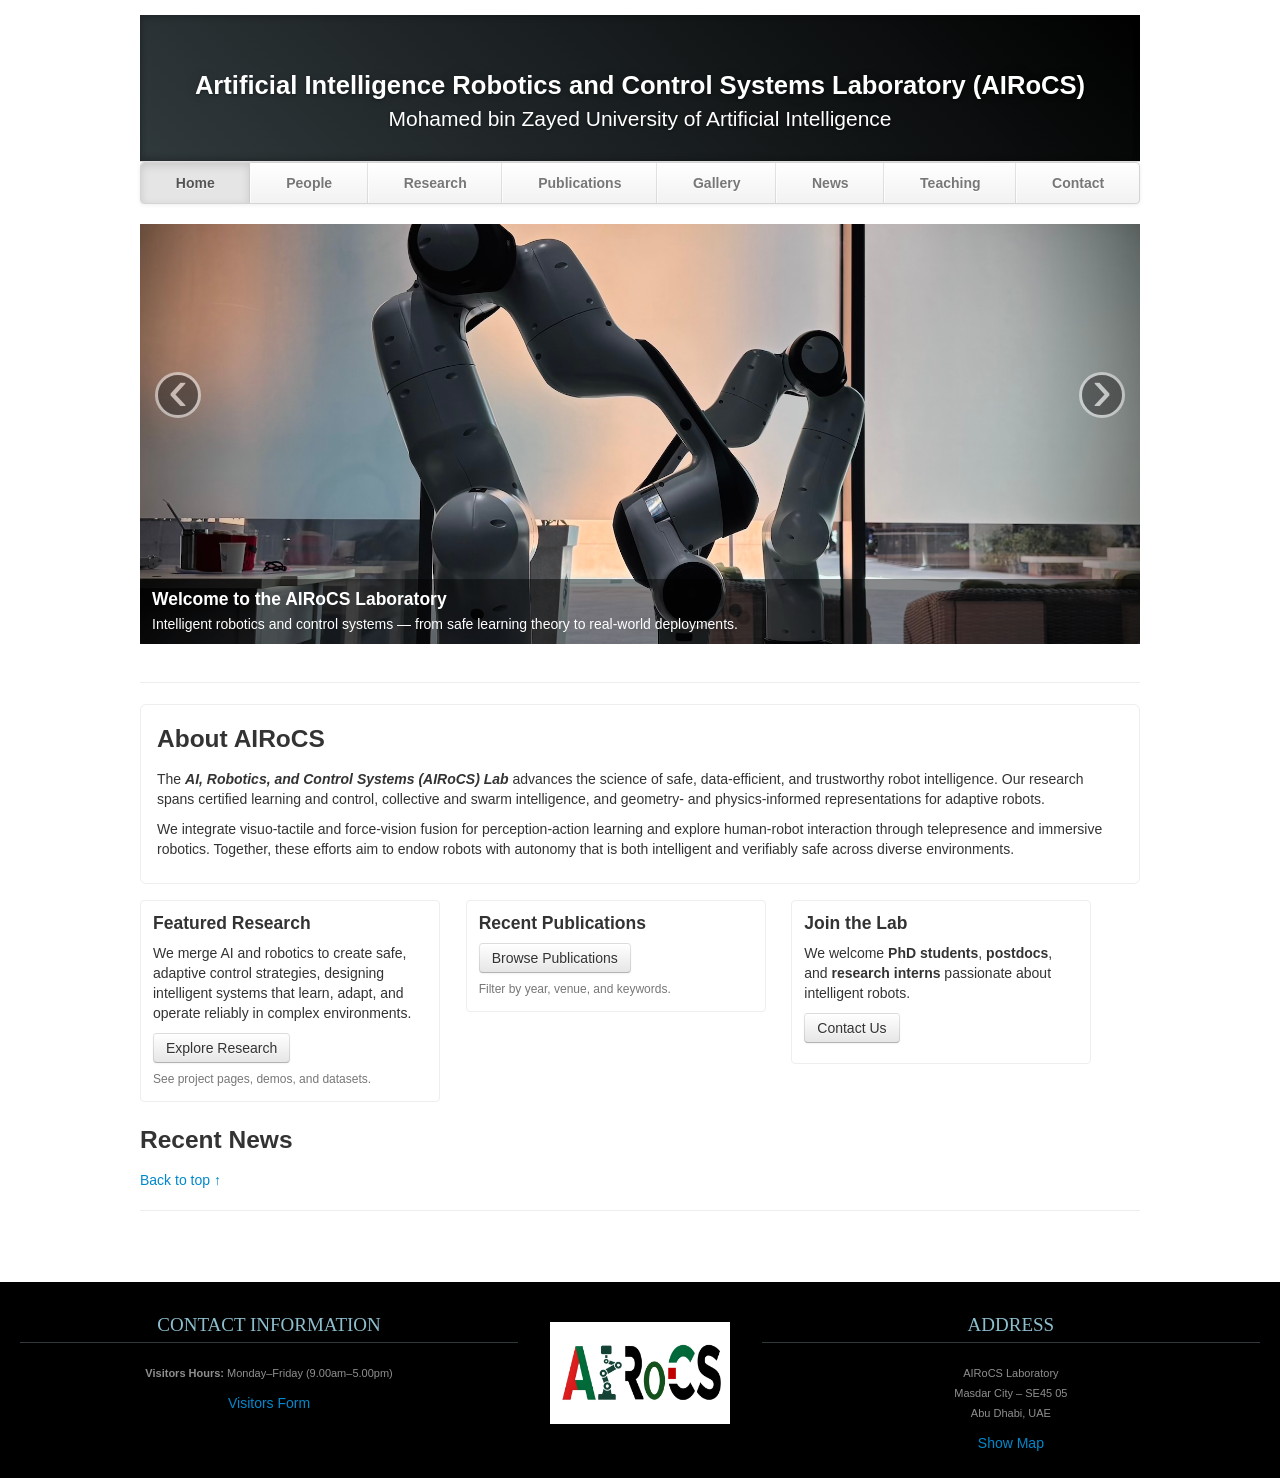
==== index.html @ 1e6f1ae9 "update:Research Page" ====
<!DOCTYPE html>
<html lang="en">

<head>
  <meta charset="utf-8">
  <title>Artificial Intelligence Robotics and Control Systems Laboratory - Home</title>
  <meta name="viewport" content="width=device-width, initial-scale=1.0">
  <meta name="description"
    content="AIRoCS Lab at MBZUAI — intelligent robotics, control systems, safe learning, aerial manipulation, SLAM, swarms.">
  <meta name="author" content="AIRoCS Lab">
  <link href="css/bootstrap.min.css" rel="stylesheet">
  <link href="css/bootstrap-responsive.min.css" rel="stylesheet">
  <link href="css/theme.css" rel="stylesheet">
  <style>
    /* Lightweight, Bootstrap-2-friendly tweaks for Home */
    .subhead h1 {
      font-size: 1.6rem;
      line-height: 1.2;
      margin: .4em 0;
    }

    .carousel {
      margin-bottom: 18px;
    }

    .carousel-image {
      width: 100%;
      height: 420px;
      /* tidy hero height on desktop */
      object-fit: cover;
      /* safe on modern browsers; ignored by older ones */
    }

    @media (max-width: 767px) {
      .carousel-image {
        height: 240px;
      }
    }

    /* Caption overlay for readability */
    .carousel-caption {
      background: rgba(0, 0, 0, .45);
      text-shadow: none;
      border-radius: 4px;
      padding: 10px 12px;
    }

    .carousel-caption h4,
    .carousel-caption p {
      color: #fff;
    }

    /* Intro / badges */
    .hero-intro {
      padding: 14px 16px;
      border: 1px solid #eee;
      border-radius: 6px;
      background: #fff;
    }

    .focus-badges .label {
      margin: 3px 6px 0 0;
      display: inline-block;
    }

    /* Highlights */
    .feature {
      border: 1px solid #eee;
      background: #fff;
      border-radius: 4px;
      padding: 12px;
      height: 100%;
    }

    .feature h4 {
      margin-top: 0;
    }

    .feature .muted-small {
      display: block;
      margin-top: 6px;
    }

    /* News list */
    .news-list {
      list-style: none;
      margin: 0;
      padding: 0;
    }

    .news-item {
      border: 1px solid #f0f0f0;
      border-radius: 4px;
      background: #fff;
      padding: 10px 12px;
      margin-bottom: 10px;
    }

    .news-item .label {
      margin-right: 6px;
    }

    .muted-small {
      color: #777;
      font-size: 12px;
    }

    .cta-row .btn {
      margin-right: 8px;
      margin-bottom: 8px;
    }

    /* Footer logo */
    #footer img {
      max-width: 100%;
      height: auto;
    }

    /* Skip link for a11y */
    .skip-link {
      position: absolute;
      left: -9999px;
      top: auto;
      width: 1px;
      height: 1px;
      overflow: hidden;
    }

    .skip-link:focus {
      position: static;
      width: auto;
      height: auto;
      padding: 4px 8px;
      background: #fcf8e3;
    }
  </style>
</head>

<body>
  <a class="skip-link" href="#main">Skip to main content</a>

  <div class="container" id="top">
    <header class="jumbotron subhead" id="overview">
      <h1>Artificial Intelligence Robotics and Control Systems Laboratory (AIRoCS)</h1>
      <p class="lead">Mohamed bin Zayed University of Artificial Intelligence</p>
    </header>

    <div class="masthead">
      <div class="navbar">
        <div class="navbar-inner">
          <div class="container">
            <ul class="nav">
              <li class="active"><a href="#">Home</a></li>
              <li><a href="people.html">People</a></li>
              <li><a href="research.html">Research</a></li>
              <li><a href="publications.html">Publications</a></li>
              <li><a href="gallery.html">Gallery</a></li>
              <li><a href="news.html">News</a></li>
              <li><a href="teaching.html">Teaching</a></li>
              <li><a href="contact.html">Contact</a></li>
            </ul>
          </div>
        </div>
      </div>
    </div>

    <div id="main" class="row-fluid" role="main" aria-label="Hero and overview">
      <div class="span12">
        <!-- HERO CAROUSEL -->
        <div id="main-carousel" class="carousel slide" data-interval="6000" aria-label="AIRoCS showcase">
          <div class="carousel-inner">
            <div class="item active">
              <img src="images/Robot1.JPEG" class="carousel-image" alt="AIRoCS robot performing a manipulation task"
                loading="eager">
              <div class="carousel-caption">
                <h4>Welcome to the AIRoCS Laboratory</h4>
                <p>Intelligent robotics and control systems — from safe learning theory to real-world deployments.</p>
              </div>
            </div>
            <!-- <div class="item">
              <img src="images/His_Highness.jpg" class="carousel-image"
                alt="Inside the AIRoCS robotics laboratory with test arenas" loading="lazy">
              <div class="carousel-caption">
                <h4>Honoured to host His Highness</h4> -->
            <!-- <p>Situated in Masdar City, collaborating across AI and robotics communities.</p> -->
            <!-- </div>
            </div> -->
            <div class="item">
              <img src="images/RoboticsLab1.JPEG" class="carousel-image"
                alt="Inside the AIRoCS robotics laboratory with test arenas" loading="lazy">
              <div class="carousel-caption">
                <h4>MBZUAI · Abu Dhabi</h4>
                <p>Situated in Masdar City, collaborating across AI and robotics communities.</p>
              </div>
            </div>
            <div class="item">
              <img src="images/MBZUAIBuilding1.JPEG" class="carousel-image" alt="MBZUAI main building at Masdar City"
                loading="lazy">
              <div class="carousel-caption">
                <h4>MBZUAI · Abu Dhabi</h4>
                <p>Situated in Masdar City, collaborating across AI and robotics communities.</p>
              </div>
            </div>
          </div>
          <a class="left carousel-control" href="#main-carousel" data-slide="prev" role="button"
            aria-label="Previous slide">‹</a>
          <a class="right carousel-control" href="#main-carousel" data-slide="next" role="button"
            aria-label="Next slide">›</a>
        </div>
      </div>
    </div>

    <hr>

    <!-- ABOUT + FOCUS -->
    <div class="row-fluid">
      <div class="span12">
        <div class="hero-intro">
          <h3 style="margin-top:0;">About AIRoCS</h3>
          <p>
            The <strong><em>AI, Robotics, and Control Systems (AIRoCS) Lab</em></strong> advances the science of safe,
            data-efficient, and trustworthy robot intelligence.
            Our research spans certified learning and control, collective and swarm intelligence, and geometry- and
            physics-informed representations for adaptive robots.
          </p>
          <p>
            We integrate visuo-tactile and force-vision fusion for perception-action learning and explore human-robot
            interaction through telepresence and immersive robotics.
            Together, these efforts aim to endow robots with autonomy that is both intelligent and verifiably safe
            across diverse environments.
          </p>

          <!-- <div class="focus-badges">
            <span class="label label-important">Safety</span>
            <span class="label label-success">Learning-Based Control</span>
            <span class="label label-info">Aerial Manipulation</span>
            <span class="label label-warning">Vision-Language</span>
            <span class="label">SLAM & Perception</span>
            <span class="label label-inverse">Swarms</span>
          </div> -->
        </div>
      </div>
    </div>

    <!-- HIGHLIGHTS -->
    <div class="row-fluid" style="margin-top:16px;">
      <div class="span4">
        <div class="feature">
          <h4>Featured Research</h4>
          <p>
            We merge AI and robotics to create safe, adaptive control strategies, designing intelligent systems that
            learn, adapt, and operate reliably in complex environments.
          </p>
          <a class="btn " href="research.html">Explore Research</a>
          <span class="muted-small">See project pages, demos, and datasets.</span>
        </div>
      </div>
      <div class="span4">
        <div class="feature">
          <h4>Recent Publications</h4>
          <!-- <p>
              IEEE T-RO (2025), ICRA (2025), IJRR (2024), IROS (2024) and more across robotics & AI venues.
            </p> -->
          <a class="btn" href="publications.html">Browse Publications</a>
          <span class="muted-small">Filter by year, venue, and keywords.</span>
        </div>
      </div>
      <div class="span4">
        <div class="feature">
          <h4>Join the Lab</h4>
          <p>
            We welcome <strong>PhD students</strong>, <strong>postdocs</strong>, and
            <strong>research interns</strong> passionate about intelligent robots.
          </p>
          <div class="cta-row">
            <!-- <a class="btn btn-success" href="people.html#postdoctoral">Open Positions</a> -->
            <a class="btn" href="contact.html">Contact Us</a>
          </div>
          <!-- <span class="muted-small">Email your CV to <a
              href="mailto:Abdalla.Swikir@mbzuai.ac.ae">Abdalla.Swikir@mbzuai.ac.ae</a></span> -->
        </div>
      </div>
    </div>

    <!-- RECENT NEWS PREVIEW (manually curated; links point to news.html anchors) -->
    <div class="row-fluid" style="margin-top:18px;">
      <div class="span12">
        <h3 style="margin-top:0;">Recent News</h3>
        <!-- <ul class="news-list">
            <li class="news-item">
              <span class="label label-info">Paper</span> <strong>ICRA 2025 Oral:</strong>
              “Vision-Language Navigation in Dynamic Environments.”
              <span class="muted-small">3 May 2025</span>
              <div class="muted-small"><a href="news.html#news-icra25-oral">Read more</a> · <a href="publications.html">Paper page</a></div>
            </li>
            <li class="news-item">
              <span class="label label-success">Award</span> Best Demo — Aerial Manipulation Platform.
              <span class="muted-small">18 March 2025</span>
              <div class="muted-small"><a href="news.html">See details</a> · <a href="research.html">Project</a></div>
            </li>
            <li class="news-item">
              <span class="label label-warning">Media</span> Interview: Safe RL for Quadrotors.
              <span class="muted-small">5 February 2025</span>
              <div class="muted-small"><a href="news.html">Watch / read</a> · <a href="publications.html">Related work</a></div>
            </li>
          </ul>
          <p><a class="btn" href="news.html">All News</a></p> -->
      </div>
    </div>

    <p><a href="#top">Back to top ↑</a></p>

    <hr>
  </div>

  <footer id="footer">
    <div class="container-fluid">
      <div class="row-fluid">
        <div class="span5">
          <h3>Contact Information</h3>
          <p><b>Visitors Hours: </b>Monday–Friday (9.00am–5.00pm)</p>
          <a href="https://forms.gle/qxykhqFnT3sWA5ks5">Visitors Form</a>
        </div>
        <div class="span2">
          <a href="https://abdallaswikirrobotlab.github.io/Robot_Lab_Website/">
            <img src="thumbs/AIRoCS_logo.jpg" alt="AIRoCS lab logo">
          </a>
        </div>
        <div class="span5">
          <h3>Address</h3>
          <p>
            AIRoCS Laboratory<br>
            Masdar City – SE45 05<br>
            Abu Dhabi, UAE
          </p>
          <a href="https://maps.app.goo.gl/gb7csNPpujr68AkG7">Show Map</a>
        </div>
      </div>
    </div>
  </footer>

  <!-- JS files -->
  <script src="js/jquery-1.9.1.min.js"></script>
  <script src="js/bootstrap.min.js"></script>
  <script>
    // Init carousel with keyboard + pause-on-hover
    (function () {
      var $c = $('#main-carousel');
      $c.carousel({ interval: 6000, pause: 'hover' });

      // Keyboard support when carousel is focused
      $c.attr('tabindex', '0').on('keydown', function (e) {
        if (e.which === 37) { $(this).carousel('prev'); } // left
        if (e.which === 39) { $(this).carousel('next'); } // right
      });
    })();
  </script>
</body>

</html>
---- css/theme.css ----
body {
	padding-top: 15px;
	padding-bottom: 0px;
}


/* Custom container */

.container {
	margin: 0 auto;
	max-width: 1000px;
}

.container>hr {
	margin: 20px 0
}


/* Customize the navbar links to be fill the entire space of the .navbar */

.navbar .navbar-inner {
	padding: 0
}

.navbar .nav {
	margin: 0;
	display: table;
	width: 100%;
}

.navbar .nav li {
	display: table-cell;
	width: 1%;
	float: none;
}

.navbar .nav li a {
	font-weight: bold;
	text-align: center;
	border-left: 1px solid rgba(255, 255, 255, .75);
	border-right: 1px solid rgba(0, 0, 0, .1);
}

.navbar .nav li:first-child a {
	border-left: 0;
	border-radius: 3px 0 0 3px;
}

.navbar .nav li:last-child a {
	border-right: 0;
	border-radius: 0 3px 3px 0;
}

body>.navbar {
	font-size: 13px
}


/* Change the docs' brand */

body>.navbar .brand {
	padding-right: 0;
	padding-left: 0;
	margin-left: 20px;
	float: right;
	font-weight: bold;
	color: #000;
	text-shadow: 0 1px 0 rgba(255, 255, 255, .1), 0 0 30px rgba(255, 255, 255, .125);
	-webkit-transition: all .2s linear;
	-moz-transition: all .2s linear;
	transition: all .2s linear;
}

body>.navbar .brand:hover {
	text-decoration: none;
	text-shadow: 0 1px 0 rgba(255, 255, 255, .1), 0 0 30px rgba(255, 255, 255, .4);
}


/* Sidenav for Docs
         -------------------------------------------------- */

@media screen and (max-width: 768px) {
	.bs-docs-sidenav {
		display: none !important;
	}
}

.bs-docs-sidenav {
	width: 228px;
	margin: 30px 0 0;
	padding: 0;
	background-color: #fff;
	-webkit-border-radius: 6px;
	-moz-border-radius: 6px;
	border-radius: 6px;
	-webkit-box-shadow: 0 1px 4px rgba(0, 0, 0, .065);
	-moz-box-shadow: 0 1px 4px rgba(0, 0, 0, .065);
	box-shadow: 0 1px 4px rgba(0, 0, 0, .065);
}

.bs-docs-sidenav>li>a {
	display: block;
	width: 200px;
	margin: 0 0 -1px;
	padding: 8px 14px;
	border: 1px solid #e5e5e5;
}

.bs-docs-sidenav>li>a.subhead {
	display: block;
	width: 168px;
	margin: 0 0 -1px;
	padding: 8px 30px;
	border: 1px solid #e5e5e5;
	font-size: 12px;
}

.bs-docs-sidenav>li:first-child>a {
	-webkit-border-radius: 6px 6px 0 0;
	-moz-border-radius: 6px 6px 0 0;
	border-radius: 6px 6px 0 0;
}

.bs-docs-sidenav>li:last-child>a {
	-webkit-border-radius: 0 0 6px 6px;
	-moz-border-radius: 0 0 6px 6px;
	border-radius: 0 0 6px 6px;
}

.bs-docs-sidenav>.active>a {
	position: relative;
	z-index: 2;
	padding: 9px 15px;
	border: 0;
	text-shadow: 0 1px 0 rgba(0, 0, 0, .15);
	-webkit-box-shadow: inset 1px 0 0 rgba(0, 0, 0, .1), inset -1px 0 0 rgba(0, 0, 0, .1);
	-moz-box-shadow: inset 1px 0 0 rgba(0, 0, 0, .1), inset -1px 0 0 rgba(0, 0, 0, .1);
	box-shadow: inset 1px 0 0 rgba(0, 0, 0, .1), inset -1px 0 0 rgba(0, 0, 0, .1);
}

.bs-docs-sidenav>li>a:hover {
	background-color: #f5f5f5
}

.bs-docs-sidenav a:hover .icon-chevron-right {
	opacity: .5
}

.bs-docs-sidenav.affix {
	top: 10px
}

.bs-docs-sidenav.affix-bottom {
	position: absolute;
	top: auto;
	bottom: 270px;
}


/* Responsive
         -------------------------------------------------- */

.affix {
	top: 0px
}

#media {
	margin-top: 70px
}

#media .header {
	margin-left: 0;
	margin-bottom: 56px;
	margin-top: 30px;
}

#media .post_row {
	margin-left: 0;
	margin-bottom: 40px;
}

#media .lastpost_row {
	margin-bottom: 0
}

#media .post_row .post {
	background: #fff;
	/*margin-left: 0;;
    margin-right: 20px;*/
	border-radius: 4px;
	box-shadow: 1px 1px 2px 0px #E0E0E0;
	width: 487px;
	height: 616px;
}

#media .post_row .last {
	margin-right: 0
}

#media .post_row .post .img {
	position: relative;
	text-align: center;
}

#media .post_row .post .img .date {
	background: #E8554E;
	position: absolute;
	padding: 2px 5px;
	top: 0;
	left: 11px;
}

#media .post_row .post .img .date p {
	color: #fff;
	font-size: 14px;
	font-weight: bold;
	font-style: italic;
	margin: 0;
}

#media .post_row .post .img img {
	height: 275px;
	width: 410px;
}

#media .post_row .post .text {
	margin: 18px auto 0;
	width: 83%;
}

#media .post_row .post .text h5 {
	margin: 0 0 8px 0;
	font-size: 20px;
	line-height: 23px;
}

#media .post_row .post .text h5 a {
	color: #333
}

#media .post_row .post .text span.date {
	color: #9F9F9F;
	display: block;
	margin-bottom: 12px;
	font-style: italic;
	font-size: 13px;
}

#media .post_row .post .text p {
	margin: 0;
	line-height: 21px;
	font-size: 14px;
}

#media .post_row .post .author_box {
	margin: 12px auto 20px;
	border-top: 1px solid #EDEDED;
	overflow: hidden;
	text-align: left;
	width: 85%;
	padding-top: 12px;
}

#media .post_row .post .author_box h6 {
	margin: 0 0 3px 0;
	font-size: 13px;
	line-height: 15px;
	font-style: italic;
	font-weight: normal;
	color: #B2B2B2;
}

#media .post_row .post .author_box p {
	color: #B2B2B2;
	font-style: italic;
	font-size: 13px;
	line-height: 14px;
	margin: 0;
}

#media .post_row .post .author_box img {
	float: right
}

#media .post_row .post a.plus_wrapper {
	width: 99%;
	text-align: center;
	background: #fff;
	display: none;
	border-radius: 0px 0px 4px 4px;
	padding: 6px 0px 2px;
	margin: 0 auto 1px;
}

#media .post_row .post a.plus_wrapper span {
	color: #1189D9;
	font-size: 30px;
	font-weight: bold;
}

#media .post_row .post:hover a.plus_wrapper {
	display: block
}

#media .post_row .post:hover {
	box-shadow: 0px 1px 5px 1px rgb(216, 216, 216)
}

#media .post_row .post:hover .text h5 a {
	color: #1189D9
}

.map .box_wrapp {
	position: absolute;
	margin: 15px auto;
	box-shadow: 0 0 7px 0 rgba(26, 26, 26, 0.4);
	padding: 30px 0 30px;
	background: white;
	border-radius: 4px;
	margin-top: 25px;
}

.map .box_wrapp .box_cont {
	margin: 30px auto;
	width: 76%;
}

.section-header {
	text-align: center;
	margin-bottom: 35px;
}

.section-header h1,
.title-text {
	font-weight: bold;
	font-size: 30px;
	margin: 12.5px 0;
	font-weight: 100;
	margin-bottom: 25px;
	line-height: 55px;
}

.feature-item:hover {
	box-shadow: 0px 1px 5px 1px rgb(216, 216, 216)
}

.feature-item img {
	margin-left: 15px;
	margin-right: 15px;
	max-width: 90%;
	height: 200px;
}

.feature-item h5 {
	margin-left: 15px;
	margin-right: 15px;
	margin-top: 20px;
	margin-bottom: 20px;
}

.feature-item p {
	margin-left: 15px;
	margin-right: 15px;
}

.feature-heading {
	margin-top: 20px;
	margin-bottom: 20px;
	margin-left: 15px;
	margin-right: 15px;
}

.feature-heading a:hover {
	text-decoration: none;
}

.feature-button {
	font-size: 16px;
	background-image: none;
	box-shadow: none;
	margin-bottom: 10px;
}

.centered {
	text-align: center;
}

.subhead {
	text-align: left;
	border-bottom: 1px solid #ddd;
}

.jumbotron {
	position: relative;
	padding: 45px 0px 35px 0px;
	color: #fff;
	text-align: center;
	text-shadow: 0 1px 3px rgba(0, 0, 0, .4), 0 0 30px rgba(0, 0, 0, .075);
	background: #30393C;
	background: -moz-linear-gradient(45deg, #30393C 0%, #000000 100%);
	background: -webkit-gradient(linear, left bottom, right top, color-stop(0%, #30393C), color-stop(100%, #30393C));
	background: -webkit-linear-gradient(45deg, #30393C 0%, #000000 100%);
	background: -o-linear-gradient(45deg, #30393C 0%, #000000 100%);
	background: -ms-linear-gradient(45deg, #30393C 0%, #000000 100%);
	background: linear-gradient(45deg, #30393C 0%, #000000 100%) repeat;
	-webkit-box-shadow: inset 0 3px 7px rgba(0, 0, 0, .2), inset 0 -3px 7px rgba(0, 0, 0, .2);
	-moz-box-shadow: inset 0 3px 7px rgba(0, 0, 0, .2), inset 0 -3px 7px rgba(0, 0, 0, .2);
	box-shadow: inset 0 3px 7px rgba(0, 0, 0, .2), inset 0 -3px 7px rgba(0, 0, 0, .2);
}

.jumbotron:after {
	content: '';
	display: block;
	position: absolute;
	top: 0;
	right: 0;
	bottom: 0;
	left: 0;
	opacity: .4;
}

.lead {
	margin-bottom: 0px;
	font-size: 21px;
	font-weight: 200;
	line-height: 15px;
}

img.float-left {
	float: left;
	margin-top: 9px;
	margin-left: 0px;
	margin-right: 30px;
	margin-bottom: 12px;
}

img.float-right {
	float: right;
	margin-top: 9px;
	margin-right: 0px;
	margin-bottom: 12px;
	margin-left: 30px;
}

img.publications-thumb {
	width: 142px;
	height: 188px;
}

.caption {
	margin: 10px;
}

.responsive-video {
	position: relative;
	padding-bottom: 56.25%;
	padding-top: 60px;
	overflow: hidden;
}

.responsive-video iframe,
.responsive-video object,
.responsive-video embed {
	position: absolute;
	top: 0;
	left: 0;
	width: 93.5%;
	height: 93.5%;
}

.video-caption {
	margin: 10px;
}

.accordion {
	margin-bottom: 20px;
	margin-right: 40px;
}

.thumbnail>img.sponsor {
	width: 212px;
	height: 150px;
}

img.carousel-image {
	width: 100%;
}

li.publication {
	margin-bottom: 20px;
}

.page-header h3 a:hover {
	text-decoration: none;
}

iframe.map-frame {
	border: none;
	overflow: hidden;
	margin-top: 10px;
	margin-bottom: 10px;
	margin-left: 0px;
	margin-right: 0px;
	height: 550px;
	width: 100%;
}

ul.sponsors {
	margin-top: 40px;
	margin-bottom: 40px;
}

#footer {
	z-index: 10;
	margin-top: 50px;
	margin-bottom: 0px;
	padding-bottom: 25px;
	border-top-width: 8px;
	border-top-style: solid;
	border-top-color: #2F2F2F;
	background-color: #000000;
	border: 0;
	font-size: 100%;
	font: inherit;
	vertical-align: baseline;
	text-align: center;
}

#footer h3 {
	font-size: 19px;
	text-transform: uppercase;
	font-family: BebasNeueRegular;
	color: #8DBECE;
	border-bottom-width: 1px;
	border-bottom-style: solid;
	border-bottom-color: #30393C;
	line-height: 35px;
	margin-bottom: 20px;
	margin-top: 25px;
	font-weight: normal;
}

#footer a img {
	margin-top: 40px;
}

#footer p,
#footer address {
	color: #8F8F8F;
	font-size: 11px;
}
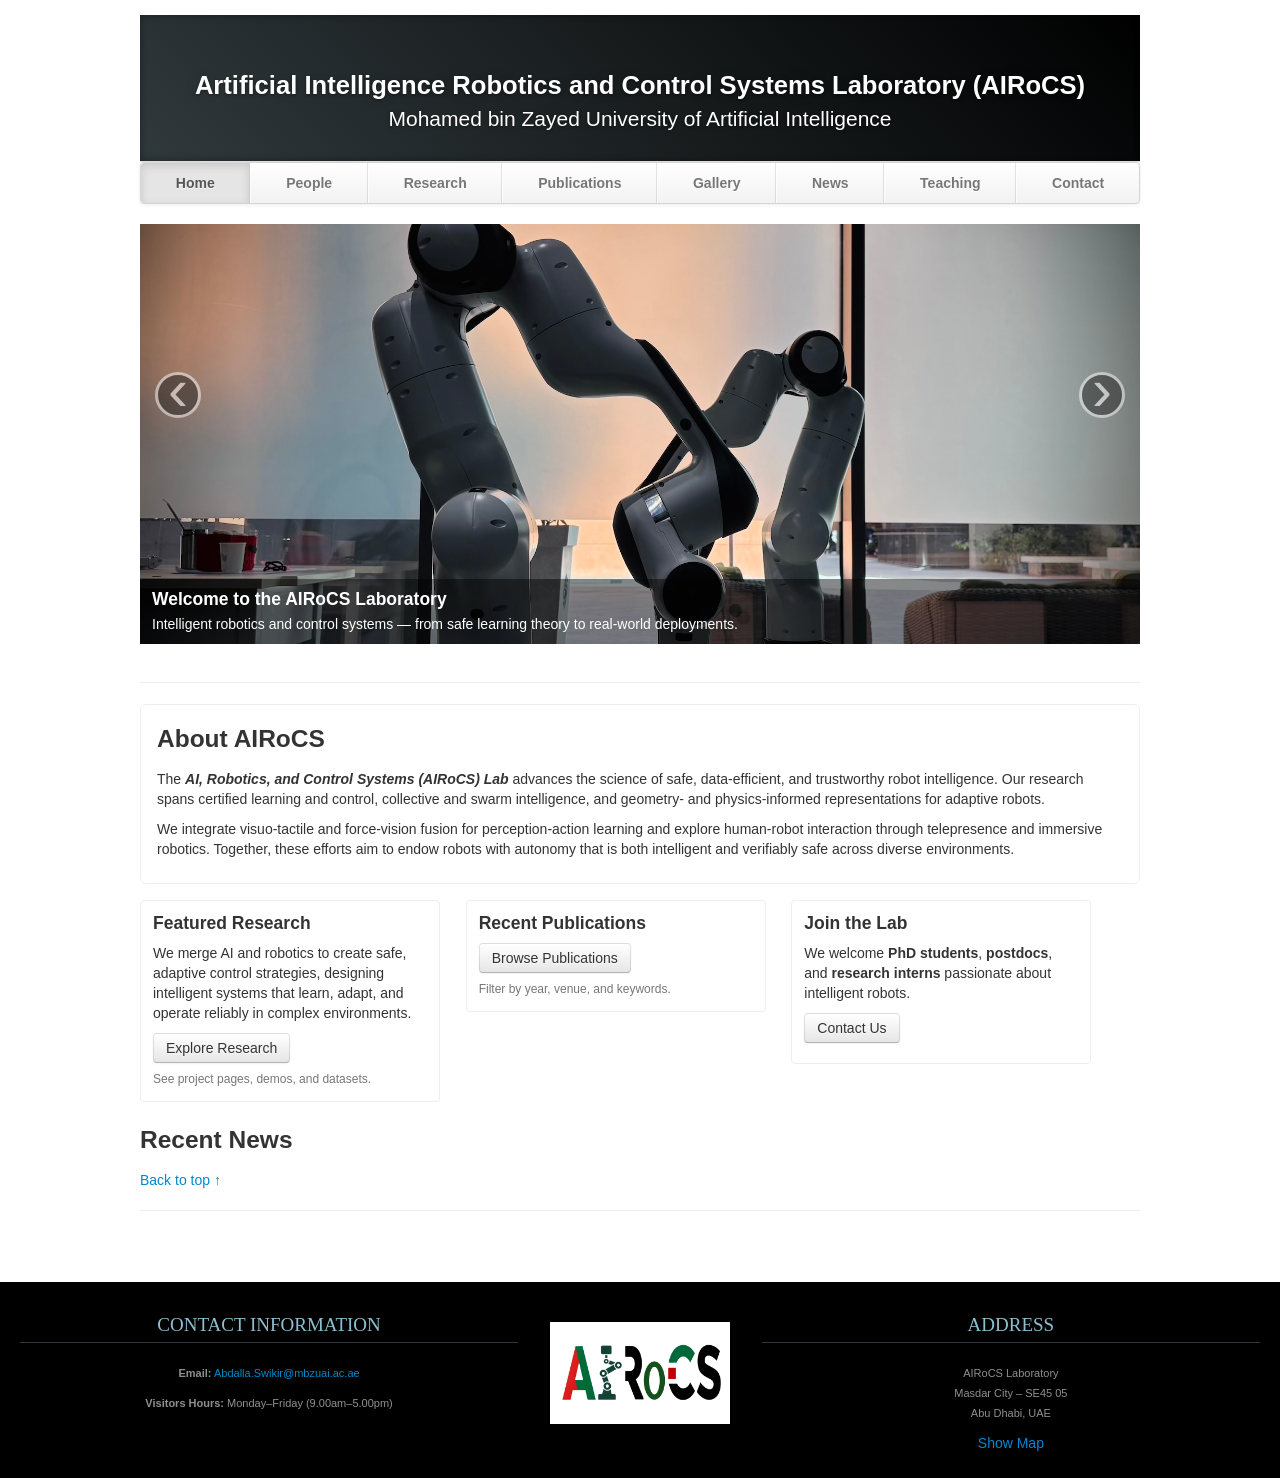
==== commit c8f4098f: "update:contact" ====
--- a/index.html
+++ b/index.html
@@ -31,9 +31,88 @@
       /* safe on modern browsers; ignored by older ones */
     }
 
+    .nav-toggle {
+      display: none;
+      background: #08c;
+      color: #fff;
+      border: 0;
+      padding: 10px 12px;
+      font-size: 15px;
+      border-radius: 4px;
+      font-weight: 600;
+      text-transform: uppercase;
+      box-sizing: border-box;
+      line-height: 1;
+    }
+
+    .nav-toggle-bar {
+      display: block;
+      width: 22px;
+      height: 2px;
+      background: #fff;
+      margin: 4px 0;
+    }
+
     @media (max-width: 767px) {
       .carousel-image {
         height: 240px;
+      }
+
+      .masthead .navbar-inner {
+        position: relative;
+        padding: 16px 12px 12px;
+      }
+
+      .nav-toggle {
+        display: block;
+        position: absolute;
+        top: 12px;
+        right: 12px;
+        width: auto;
+        padding: 8px 12px;
+        background: #08c;
+      }
+
+      .masthead .nav {
+        display: none !important;
+        float: none;
+        width: 100%;
+        margin: 44px 0 0;
+        border: 1px solid #e5e5e5;
+        border-radius: 4px;
+        background: #fff;
+        box-sizing: border-box;
+        list-style: none;
+        padding: 0;
+        flex-direction: column;
+      }
+
+      .masthead .nav.open {
+        display: flex !important;
+      }
+
+      .masthead .nav>li {
+        float: none;
+        border-top: 1px solid #e5e5e5;
+        width: 100%;
+      }
+
+      .masthead .nav>li:first-child {
+        border-top: 0;
+      }
+
+      .masthead .nav>li>a {
+        display: block;
+        padding: 12px 14px;
+        line-height: 1.4;
+      }
+
+      .subhead h1 {
+        font-size: 1.3rem;
+      }
+
+      .subhead .lead {
+        font-size: 1rem;
       }
     }
 
@@ -149,7 +228,12 @@
       <div class="navbar">
         <div class="navbar-inner">
           <div class="container">
-            <ul class="nav">
+            <button type="button" class="nav-toggle" aria-expanded="false" aria-controls="primary-nav" aria-label="Toggle navigation">
+              <span class="nav-toggle-bar"></span>
+              <span class="nav-toggle-bar"></span>
+              <span class="nav-toggle-bar"></span>
+            </button>
+            <ul class="nav" id="primary-nav">
               <li class="active"><a href="#">Home</a></li>
               <li><a href="people.html">People</a></li>
               <li><a href="research.html">Research</a></li>
@@ -318,8 +402,8 @@
       <div class="row-fluid">
         <div class="span5">
           <h3>Contact Information</h3>
+          <p><b>Email:</b> <a href="mailto:Abdalla.Swikir@mbzuai.ac.ae">Abdalla.Swikir@mbzuai.ac.ae</a></p>
           <p><b>Visitors Hours: </b>Monday–Friday (9.00am–5.00pm)</p>
-          <a href="https://forms.gle/qxykhqFnT3sWA5ks5">Visitors Form</a>
         </div>
         <div class="span2">
           <a href="https://abdallaswikirrobotlab.github.io/Robot_Lab_Website/">
@@ -343,6 +427,30 @@
   <script src="js/jquery-1.9.1.min.js"></script>
   <script src="js/bootstrap.min.js"></script>
   <script>
+    // Lightweight nav toggle for phones
+    (function () {
+      var $nav = $('#primary-nav');
+      var $toggle = $('.nav-toggle');
+
+      function syncState() {
+        var isDesktop = $(window).width() > 767;
+        if (isDesktop) {
+          $nav.removeClass('open');
+          $toggle.attr('aria-expanded', true);
+        } else {
+          $toggle.attr('aria-expanded', $nav.hasClass('open'));
+        }
+      }
+
+      $toggle.on('click', function () {
+        var isOpen = $nav.toggleClass('open').hasClass('open');
+        $(this).attr('aria-expanded', isOpen);
+      });
+
+      $(window).on('resize orientationchange', syncState);
+      syncState();
+    })();
+
     // Init carousel with keyboard + pause-on-hover
     (function () {
       var $c = $('#main-carousel');
@@ -357,4 +465,4 @@
   </script>
 </body>
 
-</html>+</html>
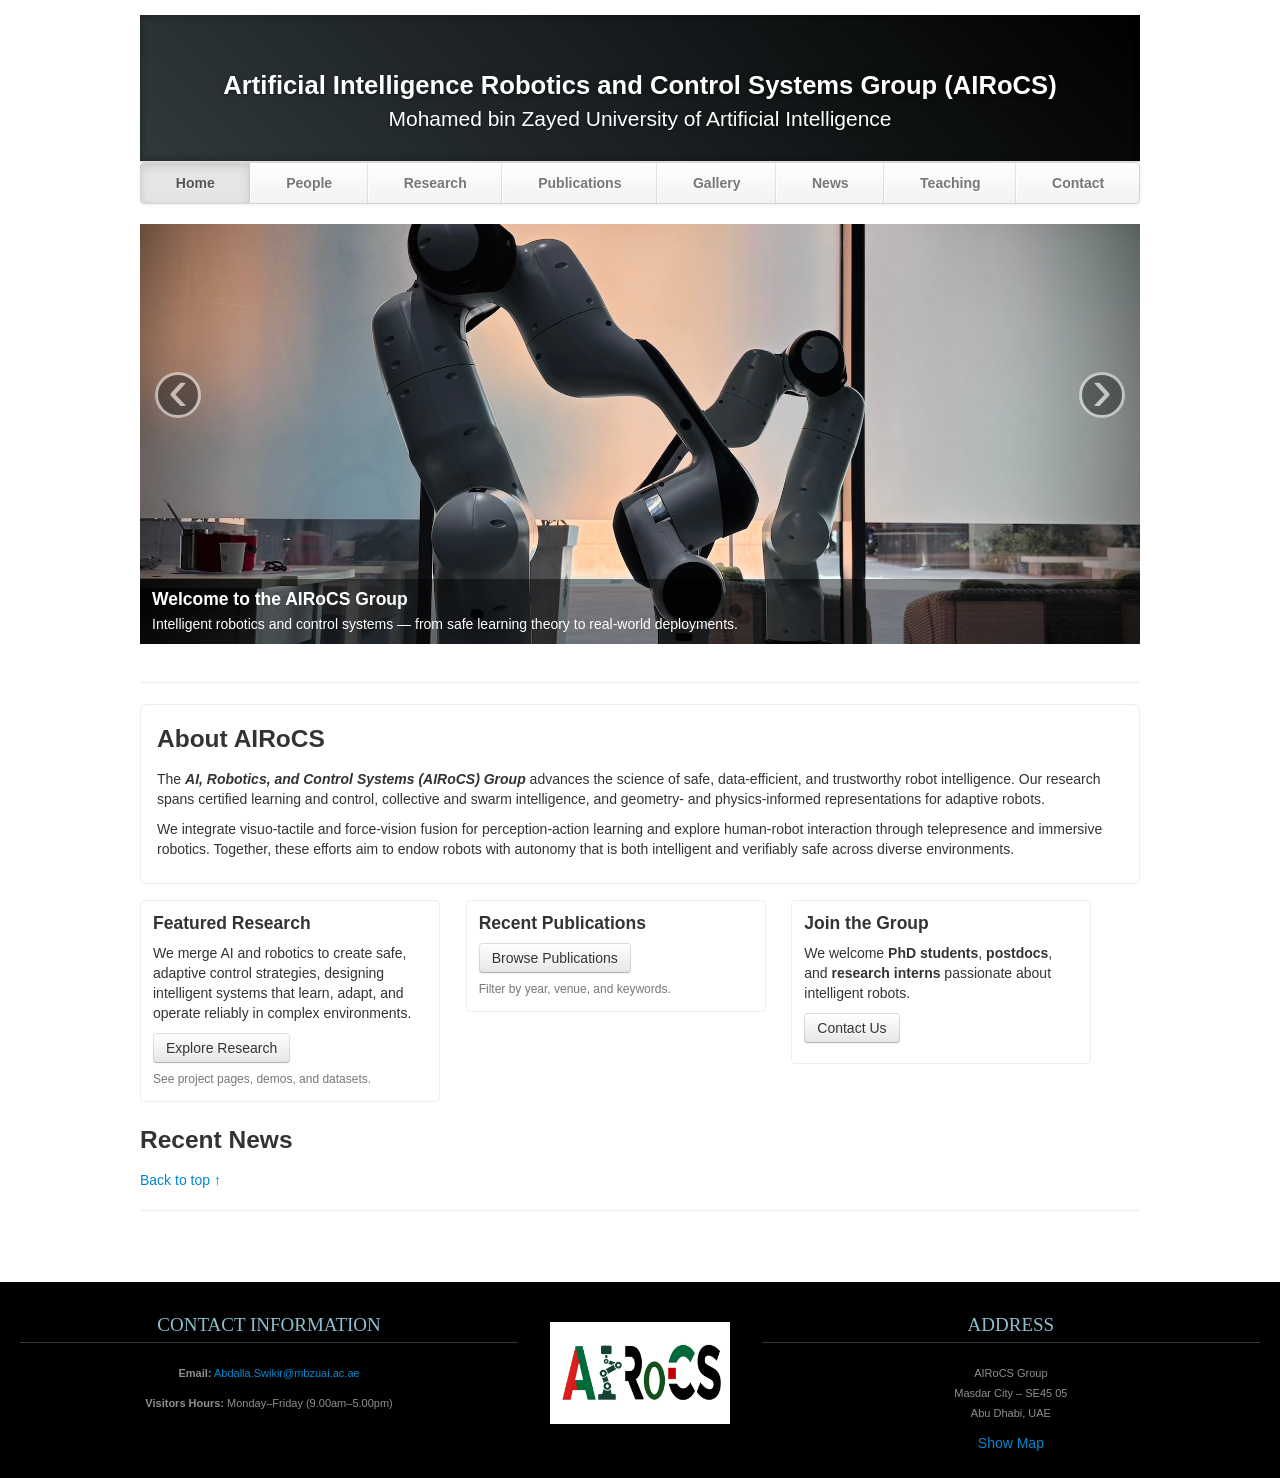
==== commit 296ddd19: "update:: Lab to group" ====
--- a/index.html
+++ b/index.html
@@ -3,11 +3,11 @@
 
 <head>
   <meta charset="utf-8">
-  <title>Artificial Intelligence Robotics and Control Systems Laboratory - Home</title>
+  <title>Artificial Intelligence Robotics and Control Systems Group - Home</title>
   <meta name="viewport" content="width=device-width, initial-scale=1.0">
   <meta name="description"
-    content="AIRoCS Lab at MBZUAI — intelligent robotics, control systems, safe learning, aerial manipulation, SLAM, swarms.">
-  <meta name="author" content="AIRoCS Lab">
+    content="AIRoCS Group at MBZUAI — intelligent robotics, control systems, safe learning, aerial manipulation, SLAM, swarms.">
+  <meta name="author" content="AIRoCS Group">
   <link href="css/bootstrap.min.css" rel="stylesheet">
   <link href="css/bootstrap-responsive.min.css" rel="stylesheet">
   <link href="css/theme.css" rel="stylesheet">
@@ -220,7 +220,7 @@
 
   <div class="container" id="top">
     <header class="jumbotron subhead" id="overview">
-      <h1>Artificial Intelligence Robotics and Control Systems Laboratory (AIRoCS)</h1>
+      <h1>Artificial Intelligence Robotics and Control Systems Group (AIRoCS)</h1>
       <p class="lead">Mohamed bin Zayed University of Artificial Intelligence</p>
     </header>
 
@@ -257,13 +257,13 @@
               <img src="images/Robot1.JPEG" class="carousel-image" alt="AIRoCS robot performing a manipulation task"
                 loading="eager">
               <div class="carousel-caption">
-                <h4>Welcome to the AIRoCS Laboratory</h4>
+                <h4>Welcome to the AIRoCS Group</h4>
                 <p>Intelligent robotics and control systems — from safe learning theory to real-world deployments.</p>
               </div>
             </div>
             <!-- <div class="item">
               <img src="images/His_Highness.jpg" class="carousel-image"
-                alt="Inside the AIRoCS robotics laboratory with test arenas" loading="lazy">
+                alt="Inside the AIRoCS robotics Group with test arenas" loading="lazy">
               <div class="carousel-caption">
                 <h4>Honoured to host His Highness</h4> -->
             <!-- <p>Situated in Masdar City, collaborating across AI and robotics communities.</p> -->
@@ -271,7 +271,7 @@
             </div> -->
             <div class="item">
               <img src="images/RoboticsLab1.JPEG" class="carousel-image"
-                alt="Inside the AIRoCS robotics laboratory with test arenas" loading="lazy">
+                alt="Inside the AIRoCS robotics Group with test arenas" loading="lazy">
               <div class="carousel-caption">
                 <h4>MBZUAI · Abu Dhabi</h4>
                 <p>Situated in Masdar City, collaborating across AI and robotics communities.</p>
@@ -302,7 +302,7 @@
         <div class="hero-intro">
           <h3 style="margin-top:0;">About AIRoCS</h3>
           <p>
-            The <strong><em>AI, Robotics, and Control Systems (AIRoCS) Lab</em></strong> advances the science of safe,
+            The <strong><em>AI, Robotics, and Control Systems (AIRoCS) Group</em></strong> advances the science of safe,
             data-efficient, and trustworthy robot intelligence.
             Our research spans certified learning and control, collective and swarm intelligence, and geometry- and
             physics-informed representations for adaptive robots.
@@ -351,7 +351,7 @@
       </div>
       <div class="span4">
         <div class="feature">
-          <h4>Join the Lab</h4>
+          <h4>Join the Group</h4>
           <p>
             We welcome <strong>PhD students</strong>, <strong>postdocs</strong>, and
             <strong>research interns</strong> passionate about intelligent robots.
@@ -407,13 +407,13 @@
         </div>
         <div class="span2">
           <a href="https://abdallaswikirrobotlab.github.io/Robot_Lab_Website/">
-            <img src="thumbs/AIRoCS_logo.jpg" alt="AIRoCS lab logo">
+            <img src="thumbs/AIRoCS_logo.jpg" alt="AIRoCS Group logo">
           </a>
         </div>
         <div class="span5">
           <h3>Address</h3>
           <p>
-            AIRoCS Laboratory<br>
+            AIRoCS Group<br>
             Masdar City – SE45 05<br>
             Abu Dhabi, UAE
           </p>
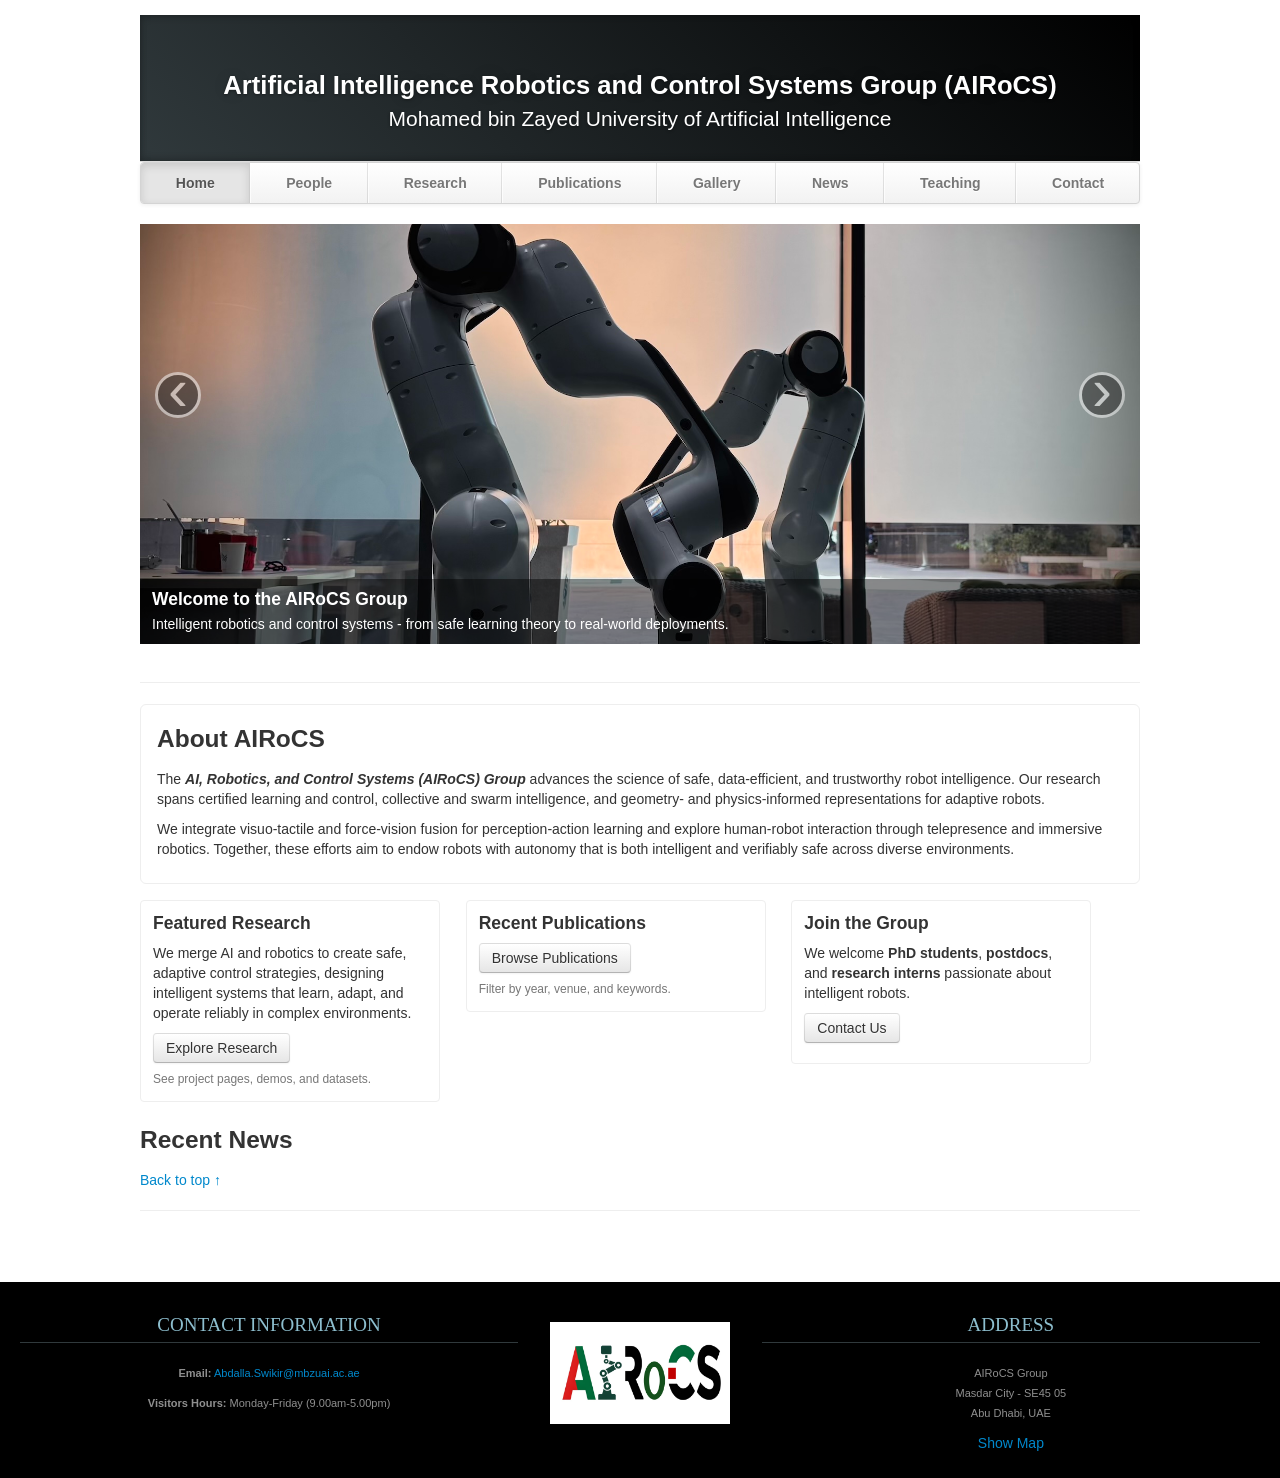
==== commit c6e9caa0: "Update team roles and add new members" ====
--- a/index.html
+++ b/index.html
@@ -6,7 +6,7 @@
   <title>Artificial Intelligence Robotics and Control Systems Group - Home</title>
   <meta name="viewport" content="width=device-width, initial-scale=1.0">
   <meta name="description"
-    content="AIRoCS Group at MBZUAI — intelligent robotics, control systems, safe learning, aerial manipulation, SLAM, swarms.">
+    content="AIRoCS Group at MBZUAI - intelligent robotics, control systems, safe learning, aerial manipulation, SLAM, swarms.">
   <meta name="author" content="AIRoCS Group">
   <link href="css/bootstrap.min.css" rel="stylesheet">
   <link href="css/bootstrap-responsive.min.css" rel="stylesheet">
@@ -258,7 +258,7 @@
                 loading="eager">
               <div class="carousel-caption">
                 <h4>Welcome to the AIRoCS Group</h4>
-                <p>Intelligent robotics and control systems — from safe learning theory to real-world deployments.</p>
+                <p>Intelligent robotics and control systems - from safe learning theory to real-world deployments.</p>
               </div>
             </div>
             <!-- <div class="item">
@@ -378,7 +378,7 @@
               <div class="muted-small"><a href="news.html#news-icra25-oral">Read more</a> · <a href="publications.html">Paper page</a></div>
             </li>
             <li class="news-item">
-              <span class="label label-success">Award</span> Best Demo — Aerial Manipulation Platform.
+              <span class="label label-success">Award</span> Best Demo - Aerial Manipulation Platform.
               <span class="muted-small">18 March 2025</span>
               <div class="muted-small"><a href="news.html">See details</a> · <a href="research.html">Project</a></div>
             </li>
@@ -403,7 +403,7 @@
         <div class="span5">
           <h3>Contact Information</h3>
           <p><b>Email:</b> <a href="mailto:Abdalla.Swikir@mbzuai.ac.ae">Abdalla.Swikir@mbzuai.ac.ae</a></p>
-          <p><b>Visitors Hours: </b>Monday–Friday (9.00am–5.00pm)</p>
+          <p><b>Visitors Hours: </b>Monday-Friday (9.00am-5.00pm)</p>
         </div>
         <div class="span2">
           <a href="https://abdallaswikirrobotlab.github.io/Robot_Lab_Website/">
@@ -414,7 +414,7 @@
           <h3>Address</h3>
           <p>
             AIRoCS Group<br>
-            Masdar City – SE45 05<br>
+            Masdar City - SE45 05<br>
             Abu Dhabi, UAE
           </p>
           <a href="https://maps.app.goo.gl/gb7csNPpujr68AkG7">Show Map</a>
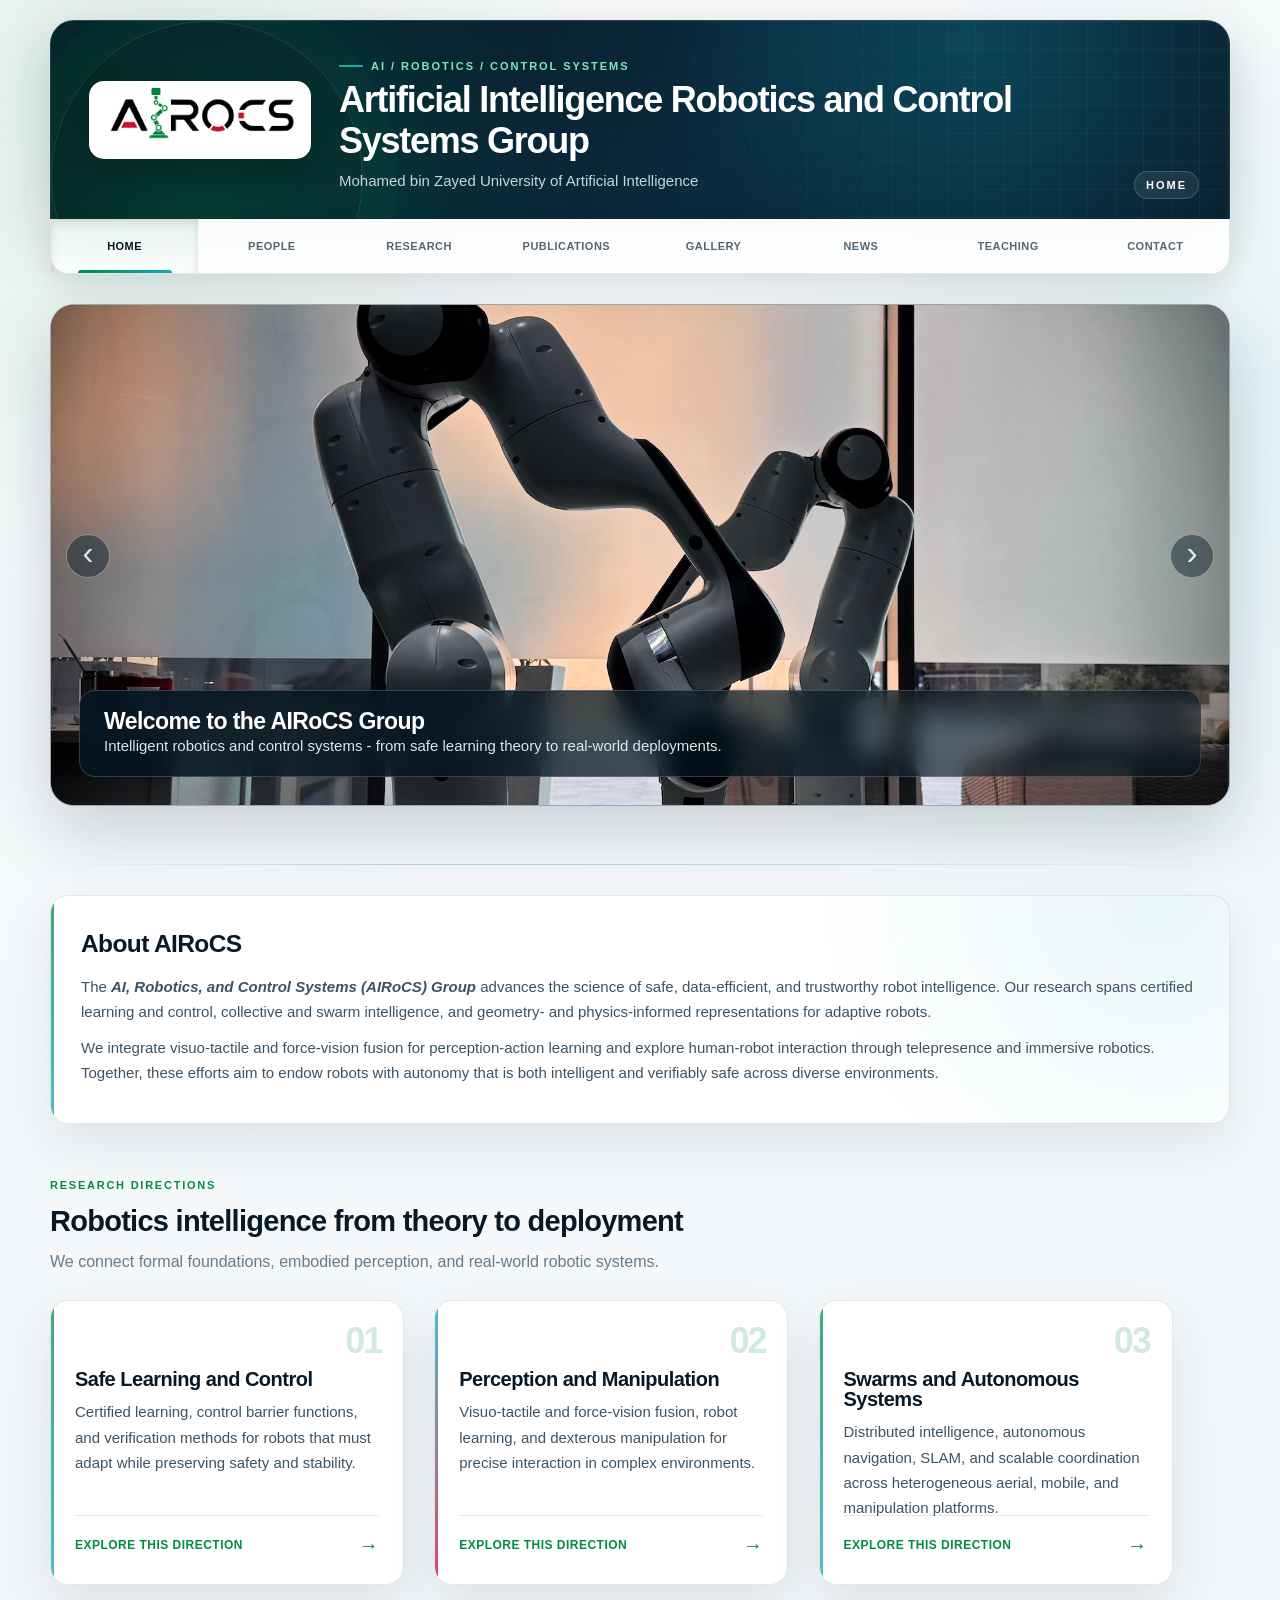
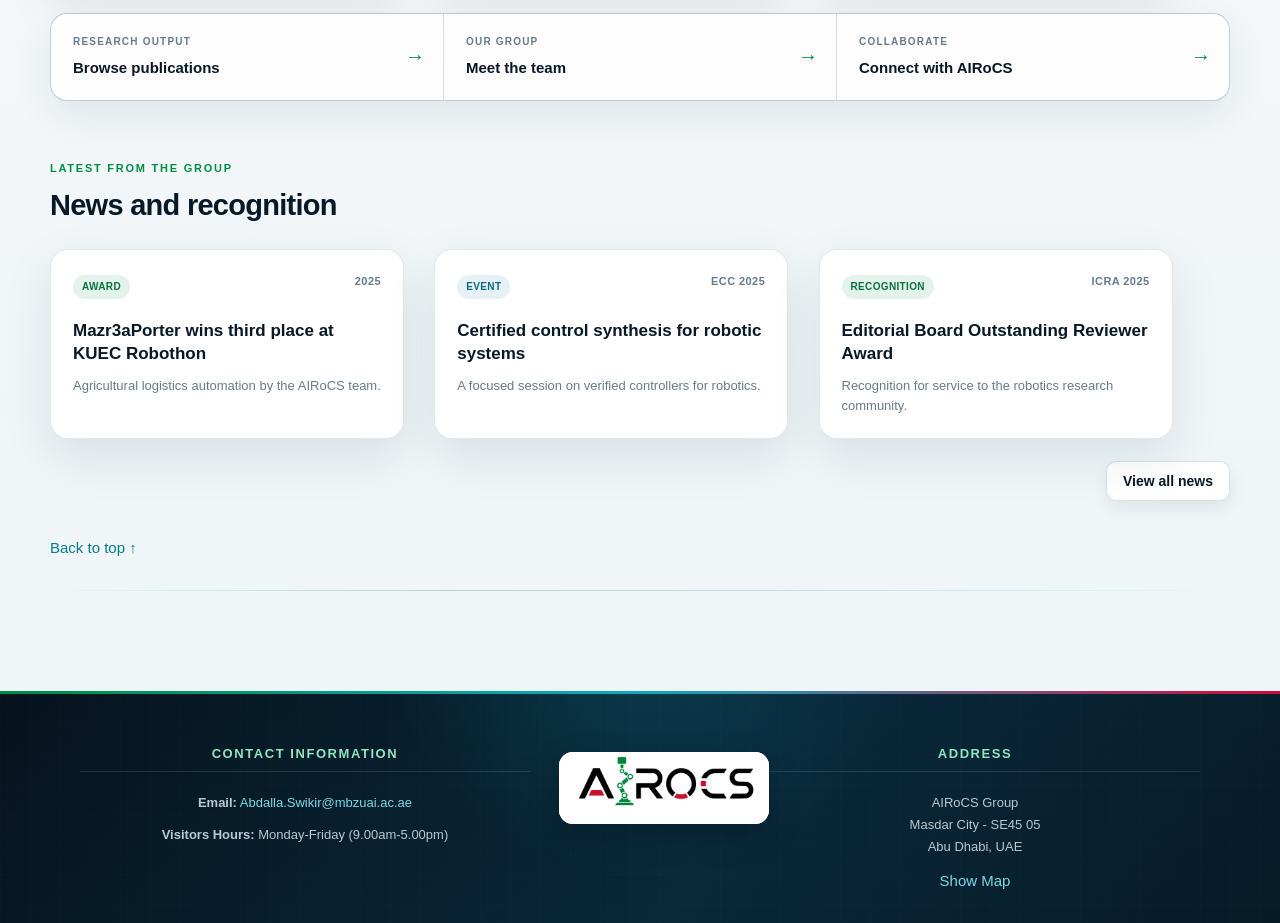
==== commit ae2cb73a: "Redesign AIRoCS website with modern robotics theme" ====
--- a/index.html
+++ b/index.html
@@ -213,6 +213,8 @@
       background: #fcf8e3;
     }
   </style>
+  <link href="css/airocs-modern.css" rel="stylesheet">
+  <link rel="icon" href="images/airocs-logo.png" type="image/png">
 </head>
 
 <body>
@@ -220,8 +222,16 @@
 
   <div class="container" id="top">
     <header class="jumbotron subhead" id="overview">
-      <h1>Artificial Intelligence Robotics and Control Systems Group (AIRoCS)</h1>
-      <p class="lead">Mohamed bin Zayed University of Artificial Intelligence</p>
+      <div class="hero-brand">
+        <a class="hero-logo-link" href="index.html" aria-label="AIRoCS home">
+          <img class="site-logo" src="images/airocs-logo.png" alt="AIRoCS Group logo">
+        </a>
+        <div class="hero-copy">
+          <span class="hero-kicker">AI / Robotics / Control Systems</span>
+          <h1>Artificial Intelligence Robotics and Control Systems Group</h1>
+          <p class="lead">Mohamed bin Zayed University of Artificial Intelligence</p>
+        </div>
+      </div>
     </header>
 
     <div class="masthead">
@@ -326,69 +336,97 @@
       </div>
     </div>
 
-    <!-- HIGHLIGHTS -->
-    <div class="row-fluid" style="margin-top:16px;">
+    <!-- RESEARCH DIRECTIONS -->
+    <div class="home-section-heading">
+      <span class="section-kicker">Research directions</span>
+      <h3>Robotics intelligence from theory to deployment</h3>
+      <p>We connect formal foundations, embodied perception, and real-world robotic systems.</p>
+    </div>
+    <div class="row-fluid research-directions">
       <div class="span4">
         <div class="feature">
-          <h4>Featured Research</h4>
+          <span class="feature-index">01</span>
+          <h4>Safe Learning and Control</h4>
           <p>
-            We merge AI and robotics to create safe, adaptive control strategies, designing intelligent systems that
-            learn, adapt, and operate reliably in complex environments.
+            Certified learning, control barrier functions, and verification methods for robots that must adapt while
+            preserving safety and stability.
           </p>
-          <a class="btn " href="research.html">Explore Research</a>
-          <span class="muted-small">See project pages, demos, and datasets.</span>
+          <a class="research-link" href="research.html">Explore this direction <span aria-hidden="true">→</span></a>
         </div>
       </div>
       <div class="span4">
         <div class="feature">
-          <h4>Recent Publications</h4>
-          <!-- <p>
-              IEEE T-RO (2025), ICRA (2025), IJRR (2024), IROS (2024) and more across robotics & AI venues.
-            </p> -->
-          <a class="btn" href="publications.html">Browse Publications</a>
-          <span class="muted-small">Filter by year, venue, and keywords.</span>
+          <span class="feature-index">02</span>
+          <h4>Perception and Manipulation</h4>
+          <p>
+            Visuo-tactile and force-vision fusion, robot learning, and dexterous manipulation for precise interaction
+            in complex environments.
+          </p>
+          <a class="research-link" href="research.html">Explore this direction <span aria-hidden="true">→</span></a>
         </div>
       </div>
       <div class="span4">
         <div class="feature">
-          <h4>Join the Group</h4>
+          <span class="feature-index">03</span>
+          <h4>Swarms and Autonomous Systems</h4>
           <p>
-            We welcome <strong>PhD students</strong>, <strong>postdocs</strong>, and
-            <strong>research interns</strong> passionate about intelligent robots.
+            Distributed intelligence, autonomous navigation, SLAM, and scalable coordination across heterogeneous
+            aerial, mobile, and manipulation platforms.
           </p>
-          <div class="cta-row">
-            <!-- <a class="btn btn-success" href="people.html#postdoctoral">Open Positions</a> -->
-            <a class="btn" href="contact.html">Contact Us</a>
+          <a class="research-link" href="research.html">Explore this direction <span aria-hidden="true">→</span></a>
+        </div>
+      </div>
+    </div>
+
+    <div class="home-link-strip" aria-label="Explore AIRoCS">
+      <a href="publications.html">
+        <span class="link-strip-label">Research output</span>
+        <strong>Browse publications</strong>
+      </a>
+      <a href="people.html">
+        <span class="link-strip-label">Our group</span>
+        <strong>Meet the team</strong>
+      </a>
+      <a href="contact.html">
+        <span class="link-strip-label">Collaborate</span>
+        <strong>Connect with AIRoCS</strong>
+      </a>
+    </div>
+
+    <!-- RECENT NEWS PREVIEW -->
+    <div class="row-fluid home-news">
+      <div class="span12">
+        <div class="home-section-heading compact">
+          <span class="section-kicker">Latest from the group</span>
+          <h3>News and recognition</h3>
+        </div>
+        <div class="row-fluid news-preview-grid">
+          <div class="span4">
+            <a class="news-preview" href="news.html#news-2025-kuec-robothon">
+              <span class="label label-success">Award</span>
+              <span class="news-preview-year">2025</span>
+              <strong>Mazr3aPorter wins third place at KUEC Robothon</strong>
+              <span>Agricultural logistics automation by the AIRoCS team.</span>
+            </a>
           </div>
-          <!-- <span class="muted-small">Email your CV to <a
-              href="mailto:Abdalla.Swikir@mbzuai.ac.ae">Abdalla.Swikir@mbzuai.ac.ae</a></span> -->
-        </div>
-      </div>
-    </div>
-
-    <!-- RECENT NEWS PREVIEW (manually curated; links point to news.html anchors) -->
-    <div class="row-fluid" style="margin-top:18px;">
-      <div class="span12">
-        <h3 style="margin-top:0;">Recent News</h3>
-        <!-- <ul class="news-list">
-            <li class="news-item">
-              <span class="label label-info">Paper</span> <strong>ICRA 2025 Oral:</strong>
-              “Vision-Language Navigation in Dynamic Environments.”
-              <span class="muted-small">3 May 2025</span>
-              <div class="muted-small"><a href="news.html#news-icra25-oral">Read more</a> · <a href="publications.html">Paper page</a></div>
-            </li>
-            <li class="news-item">
-              <span class="label label-success">Award</span> Best Demo - Aerial Manipulation Platform.
-              <span class="muted-small">18 March 2025</span>
-              <div class="muted-small"><a href="news.html">See details</a> · <a href="research.html">Project</a></div>
-            </li>
-            <li class="news-item">
-              <span class="label label-warning">Media</span> Interview: Safe RL for Quadrotors.
-              <span class="muted-small">5 February 2025</span>
-              <div class="muted-small"><a href="news.html">Watch / read</a> · <a href="publications.html">Related work</a></div>
-            </li>
-          </ul>
-          <p><a class="btn" href="news.html">All News</a></p> -->
+          <div class="span4">
+            <a class="news-preview" href="news.html#news-ecc25-certified-control">
+              <span class="label">Event</span>
+              <span class="news-preview-year">ECC 2025</span>
+              <strong>Certified control synthesis for robotic systems</strong>
+              <span>A focused session on verified controllers for robotics.</span>
+            </a>
+          </div>
+          <div class="span4">
+            <a class="news-preview" href="news.html#news-icra25-outstanding-reviewer">
+              <span class="label label-success">Recognition</span>
+              <span class="news-preview-year">ICRA 2025</span>
+              <strong>Editorial Board Outstanding Reviewer Award</strong>
+              <span>Recognition for service to the robotics research community.</span>
+            </a>
+          </div>
+        </div>
+        <p class="home-news-action"><a class="btn" href="news.html">View all news</a></p>
       </div>
     </div>
 
@@ -407,7 +445,7 @@
         </div>
         <div class="span2">
           <a href="https://abdallaswikirrobotlab.github.io/Robot_Lab_Website/">
-            <img src="thumbs/AIRoCS_logo.jpg" alt="AIRoCS Group logo">
+            <img src="images/airocs-logo.png" alt="AIRoCS Group logo">
           </a>
         </div>
         <div class="span5">
@@ -463,6 +501,7 @@
       });
     })();
   </script>
+  <script src="js/airocs-modern.js"></script>
 </body>
 
 </html>
--- a/css/airocs-modern.css
+++ b/css/airocs-modern.css
@@ -0,0 +1,1251 @@
+:root {
+  --airocs-ink: #071827;
+  --airocs-navy: #0b2538;
+  --airocs-slate: #3d5364;
+  --airocs-muted: #667b8b;
+  --airocs-green: #008c45;
+  --airocs-green-bright: #18b767;
+  --airocs-red: #cf0a3c;
+  --airocs-cyan: #10a8bd;
+  --airocs-paper: #f5f8fa;
+  --airocs-card: rgba(255, 255, 255, 0.94);
+  --airocs-line: rgba(12, 42, 61, 0.11);
+  --airocs-shadow: 0 18px 50px rgba(12, 38, 56, 0.1);
+  --airocs-shadow-hover: 0 24px 64px rgba(10, 45, 66, 0.17);
+  --airocs-radius: 18px;
+}
+
+html {
+  scroll-behavior: smooth;
+}
+
+body {
+  position: relative;
+  min-height: 100vh;
+  padding-top: 20px !important;
+  color: var(--airocs-ink);
+  background:
+    radial-gradient(circle at 8% 4%, rgba(0, 140, 69, 0.1), transparent 30rem),
+    radial-gradient(circle at 92% 18%, rgba(16, 168, 189, 0.09), transparent 32rem),
+    linear-gradient(180deg, #f9fbfc 0%, var(--airocs-paper) 48%, #eef4f6 100%);
+  font-family: Inter, "Segoe UI", Roboto, Helvetica, Arial, sans-serif;
+  font-size: 15px;
+  line-height: 1.68;
+  -webkit-font-smoothing: antialiased;
+}
+
+body::before {
+  position: fixed;
+  z-index: -1;
+  inset: 0;
+  content: "";
+  pointer-events: none;
+  opacity: 0.34;
+  background-image:
+    linear-gradient(rgba(11, 37, 56, 0.025) 1px, transparent 1px),
+    linear-gradient(90deg, rgba(11, 37, 56, 0.025) 1px, transparent 1px);
+  background-size: 34px 34px;
+  mask-image: linear-gradient(to bottom, black, transparent 72%);
+}
+
+::selection {
+  color: #fff;
+  background: var(--airocs-green);
+}
+
+.scroll-progress {
+  position: fixed;
+  z-index: 9999;
+  top: 0;
+  right: 0;
+  left: 0;
+  height: 3px;
+  background: linear-gradient(90deg, var(--airocs-green), var(--airocs-cyan), var(--airocs-red));
+  transform: scaleX(0);
+  transform-origin: left center;
+  will-change: transform;
+}
+
+a {
+  color: #087b91;
+  text-decoration-thickness: 1px;
+  text-underline-offset: 3px;
+  transition: color 180ms ease, opacity 180ms ease;
+}
+
+a:hover,
+a:focus {
+  color: var(--airocs-green);
+}
+
+h1,
+h2,
+h3,
+h4,
+h5,
+h6 {
+  color: var(--airocs-ink);
+  font-family: "Segoe UI", Inter, Roboto, Helvetica, Arial, sans-serif;
+  letter-spacing: -0.025em;
+}
+
+p {
+  color: var(--airocs-slate);
+}
+
+.container {
+  width: min(1180px, calc(100% - 40px));
+  max-width: 1180px !important;
+}
+
+.container > hr,
+.span12 > hr {
+  height: 1px;
+  margin: 30px 0 !important;
+  border: 0;
+  background: linear-gradient(90deg, transparent, rgba(0, 140, 69, 0.28), rgba(16, 168, 189, 0.22), transparent);
+}
+
+/* Research identity header */
+.jumbotron.subhead {
+  position: relative;
+  isolation: isolate;
+  overflow: hidden;
+  min-height: 150px;
+  box-sizing: border-box;
+  margin: 0;
+  padding: 28px 38px !important;
+  border: 1px solid rgba(255, 255, 255, 0.12);
+  border-bottom: 0;
+  border-radius: 24px 24px 0 0;
+  background:
+    radial-gradient(circle at 78% 10%, rgba(16, 168, 189, 0.24), transparent 32%),
+    radial-gradient(circle at 12% 100%, rgba(0, 140, 69, 0.28), transparent 36%),
+    linear-gradient(120deg, #061522 0%, #0a2a3d 58%, #092231 100%) !important;
+  box-shadow: 0 18px 55px rgba(4, 25, 39, 0.2);
+  text-align: left !important;
+  text-shadow: none !important;
+}
+
+.jumbotron.subhead::before {
+  position: absolute;
+  z-index: -1;
+  inset: 0;
+  content: "";
+  background-image:
+    linear-gradient(rgba(255, 255, 255, 0.045) 1px, transparent 1px),
+    linear-gradient(90deg, rgba(255, 255, 255, 0.045) 1px, transparent 1px);
+  background-size: 28px 28px;
+  mask-image: linear-gradient(90deg, transparent 26%, black);
+  animation: airocs-grid-drift 24s linear infinite;
+}
+
+.jumbotron.subhead::after {
+  position: absolute;
+  z-index: -1;
+  right: -58px;
+  bottom: -112px;
+  width: 310px;
+  height: 310px;
+  content: "";
+  opacity: 0.7;
+  border: 1px solid rgba(255, 255, 255, 0.16);
+  border-radius: 50%;
+  box-shadow:
+    0 0 0 35px rgba(0, 140, 69, 0.07),
+    0 0 0 70px rgba(16, 168, 189, 0.045);
+}
+
+.hero-brand {
+  position: relative;
+  z-index: 2;
+  display: flex;
+  align-items: center;
+  gap: 28px;
+}
+
+.hero-logo-link {
+  position: relative;
+  display: block;
+  flex: 0 0 220px;
+  width: 220px;
+  height: 76px;
+  overflow: hidden;
+  border: 1px solid rgba(255, 255, 255, 0.55);
+  border-radius: 15px;
+  background: #fff;
+  box-shadow: 0 12px 32px rgba(0, 0, 0, 0.24);
+  transition: transform 220ms ease, box-shadow 220ms ease;
+}
+
+.hero-logo-link:hover,
+.hero-logo-link:focus {
+  transform: translateY(-2px);
+  box-shadow: 0 18px 40px rgba(0, 0, 0, 0.3);
+}
+
+.site-logo {
+  width: 100%;
+  height: 100%;
+  object-fit: cover;
+  object-position: center;
+}
+
+.hero-copy {
+  min-width: 0;
+}
+
+.hero-kicker,
+.page-chip {
+  display: inline-flex;
+  align-items: center;
+  gap: 8px;
+  margin: 0 0 7px;
+  color: #82e8b3;
+  font-size: 11px;
+  font-weight: 800;
+  letter-spacing: 0.18em;
+  line-height: 1.3;
+  text-transform: uppercase;
+}
+
+.hero-kicker::before {
+  width: 24px;
+  height: 2px;
+  content: "";
+  background: linear-gradient(90deg, var(--airocs-green-bright), var(--airocs-cyan));
+}
+
+.jumbotron.subhead h1 {
+  max-width: 800px;
+  margin: 0 0 8px !important;
+  color: #fff !important;
+  font-size: clamp(24px, 3vw, 36px) !important;
+  font-weight: 760;
+  line-height: 1.13 !important;
+  letter-spacing: -0.035em;
+}
+
+.jumbotron.subhead .lead {
+  margin: 0;
+  color: #c5d7e1 !important;
+  font-size: 15px !important;
+  font-weight: 450;
+  line-height: 1.45 !important;
+}
+
+.page-chip {
+  position: absolute;
+  right: 30px;
+  bottom: 20px;
+  margin: 0;
+  padding: 6px 11px;
+  color: #fff;
+  border: 1px solid rgba(255, 255, 255, 0.17);
+  border-radius: 999px;
+  background: rgba(255, 255, 255, 0.08);
+  backdrop-filter: blur(8px);
+}
+
+/* Navigation */
+.masthead {
+  position: sticky;
+  z-index: 100;
+  top: 0;
+  margin-bottom: 30px;
+}
+
+.masthead .navbar {
+  margin: 0;
+}
+
+.masthead .navbar-inner {
+  min-height: 54px;
+  padding: 0 !important;
+  border: 1px solid var(--airocs-line) !important;
+  border-top: 0 !important;
+  border-radius: 0 0 18px 18px !important;
+  background: rgba(255, 255, 255, 0.9) !important;
+  background-image: none !important;
+  box-shadow: 0 12px 28px rgba(13, 37, 53, 0.1) !important;
+  backdrop-filter: blur(16px);
+  transition: box-shadow 200ms ease, background 200ms ease;
+}
+
+.masthead.is-scrolled .navbar-inner {
+  background: rgba(255, 255, 255, 0.97) !important;
+  box-shadow: 0 16px 34px rgba(8, 32, 48, 0.17) !important;
+}
+
+.navbar .nav {
+  display: flex !important;
+  align-items: stretch;
+  width: 100%;
+  margin: 0;
+}
+
+.navbar .nav > li {
+  display: block !important;
+  flex: 1 1 0;
+  width: auto !important;
+  float: none !important;
+}
+
+.navbar .nav > li > a {
+  position: relative;
+  display: flex;
+  align-items: center;
+  justify-content: center;
+  min-height: 54px;
+  box-sizing: border-box;
+  padding: 0 8px !important;
+  color: #526675 !important;
+  border: 0 !important;
+  background: transparent !important;
+  font-size: 11px;
+  font-weight: 800 !important;
+  letter-spacing: 0.045em;
+  text-shadow: none !important;
+  text-transform: uppercase;
+  transition: color 180ms ease, background 180ms ease;
+}
+
+.navbar .nav > li > a::after {
+  position: absolute;
+  right: 18%;
+  bottom: 0;
+  left: 18%;
+  height: 3px;
+  content: "";
+  border-radius: 999px 999px 0 0;
+  background: linear-gradient(90deg, var(--airocs-green), var(--airocs-cyan));
+  opacity: 0;
+  transform: scaleX(0.35);
+  transition: opacity 180ms ease, transform 180ms ease;
+}
+
+.navbar .nav > li > a:hover,
+.navbar .nav > li > a:focus,
+.navbar .nav > .active > a {
+  color: var(--airocs-ink) !important;
+  background: linear-gradient(180deg, rgba(0, 140, 69, 0.08), transparent) !important;
+}
+
+.navbar .nav > li > a:hover::after,
+.navbar .nav > li > a:focus::after,
+.navbar .nav > .active > a::after {
+  opacity: 1;
+  transform: scaleX(1);
+}
+
+.nav-toggle {
+  background: linear-gradient(135deg, var(--airocs-green), #087b91) !important;
+  box-shadow: 0 8px 20px rgba(0, 140, 69, 0.2);
+}
+
+/* Core surfaces and typography */
+.page-header {
+  margin: 12px 0 24px;
+  padding: 0 0 12px;
+  border-bottom: 1px solid var(--airocs-line);
+}
+
+.page-header h3,
+.section-pad > h3,
+#main h3 {
+  position: relative;
+  margin-top: 0;
+  color: var(--airocs-ink);
+  font-size: 25px;
+  font-weight: 760;
+  line-height: 1.25;
+}
+
+.page-header h3::after,
+#main > .row-fluid h3::after {
+  display: block;
+  width: 44px;
+  height: 3px;
+  margin-top: 10px;
+  content: "";
+  border-radius: 999px;
+  background: linear-gradient(90deg, var(--airocs-green), var(--airocs-cyan));
+}
+
+.section-pad {
+  padding: 12px 0 18px !important;
+}
+
+.hero-intro,
+.hero-research,
+.feature,
+.person-card,
+.proj-item,
+.pub-item,
+.news-item,
+.course-card,
+.contact-card,
+.resource-box,
+.callout,
+.tile {
+  position: relative;
+  overflow: hidden;
+  box-sizing: border-box;
+  border: 1px solid var(--airocs-line) !important;
+  border-radius: var(--airocs-radius) !important;
+  background: var(--airocs-card) !important;
+  box-shadow: var(--airocs-shadow) !important;
+  transition: transform 220ms ease, box-shadow 220ms ease, border-color 220ms ease;
+}
+
+.hero-intro::before,
+.hero-research::before,
+.feature::before,
+.person-card::before,
+.proj-item::before,
+.pub-item::before,
+.news-item::before,
+.course-card::before,
+.contact-card::before,
+.resource-box::before,
+.callout::before,
+.tile::before {
+  position: absolute;
+  top: 0;
+  bottom: 0;
+  left: 0;
+  width: 3px;
+  content: "";
+  background: linear-gradient(180deg, var(--airocs-green), var(--airocs-cyan));
+  opacity: 0.75;
+}
+
+.feature:hover,
+.person-card:hover,
+.proj-item:hover,
+.pub-item:hover,
+.news-item:hover,
+.course-card:hover,
+.contact-card:hover,
+.tile:hover {
+  border-color: rgba(0, 140, 69, 0.24) !important;
+  box-shadow: var(--airocs-shadow-hover) !important;
+  transform: translateY(-4px);
+}
+
+.hero-intro,
+.hero-research {
+  padding: 28px 30px !important;
+}
+
+.hero-intro {
+  background:
+    radial-gradient(circle at 94% 0%, rgba(16, 168, 189, 0.09), transparent 30%),
+    var(--airocs-card) !important;
+}
+
+.feature {
+  min-height: 235px;
+  padding: 24px !important;
+}
+
+.feature h4 {
+  color: var(--airocs-ink);
+  font-size: 20px;
+  font-weight: 740;
+}
+
+.feature:nth-child(2n)::before,
+.span4:nth-child(2n) .feature::before {
+  background: linear-gradient(180deg, var(--airocs-cyan), var(--airocs-red));
+}
+
+.home-section-heading {
+  max-width: 760px;
+  margin: 52px 0 24px;
+}
+
+.home-section-heading.compact {
+  margin-top: 0;
+}
+
+.section-kicker {
+  display: block;
+  margin-bottom: 7px;
+  color: var(--airocs-green);
+  font-size: 11px;
+  font-weight: 800;
+  letter-spacing: 0.16em;
+  text-transform: uppercase;
+}
+
+.home-section-heading h3 {
+  margin: 0 0 8px !important;
+  font-size: 29px !important;
+}
+
+.home-section-heading h3::after {
+  display: none !important;
+}
+
+.home-section-heading p {
+  margin: 0;
+  color: var(--airocs-muted);
+  font-size: 16px;
+}
+
+.research-directions .feature {
+  min-height: 285px;
+  padding-top: 68px !important;
+}
+
+.feature-index {
+  position: absolute;
+  top: 22px;
+  right: 22px;
+  color: rgba(0, 140, 69, 0.18);
+  font-size: 36px;
+  font-weight: 850;
+  letter-spacing: -0.06em;
+  line-height: 1;
+}
+
+.research-link {
+  position: absolute;
+  right: 24px;
+  bottom: 22px;
+  left: 24px;
+  display: flex;
+  align-items: center;
+  justify-content: space-between;
+  padding-top: 13px;
+  border-top: 1px solid var(--airocs-line);
+  color: var(--airocs-green);
+  font-size: 12px;
+  font-weight: 800;
+  letter-spacing: 0.04em;
+  text-transform: uppercase;
+}
+
+.research-link:hover,
+.research-link:focus {
+  text-decoration: none;
+}
+
+.research-link span {
+  font-size: 20px;
+  transition: transform 180ms ease;
+}
+
+.research-link:hover span,
+.research-link:focus span {
+  transform: translateX(4px);
+}
+
+.home-link-strip {
+  display: grid;
+  grid-template-columns: repeat(3, 1fr);
+  gap: 1px;
+  overflow: hidden;
+  margin: 28px 0 58px;
+  border: 1px solid var(--airocs-line);
+  border-radius: 17px;
+  background: var(--airocs-line);
+  box-shadow: 0 14px 38px rgba(12, 38, 56, 0.08);
+}
+
+.home-link-strip a {
+  position: relative;
+  display: block;
+  padding: 20px 22px;
+  color: var(--airocs-ink);
+  background: rgba(255, 255, 255, 0.93);
+  text-decoration: none;
+  transition: color 180ms ease, background 180ms ease;
+}
+
+.home-link-strip a::after {
+  position: absolute;
+  top: 50%;
+  right: 18px;
+  content: "→";
+  color: var(--airocs-green);
+  font-size: 20px;
+  transform: translateY(-50%);
+  transition: transform 180ms ease;
+}
+
+.home-link-strip a:hover,
+.home-link-strip a:focus {
+  color: #fff;
+  background: linear-gradient(135deg, var(--airocs-green), #087f93);
+}
+
+.home-link-strip a:hover::after,
+.home-link-strip a:focus::after {
+  color: #fff;
+  transform: translate(4px, -50%);
+}
+
+.link-strip-label {
+  display: block;
+  margin-bottom: 4px;
+  color: var(--airocs-muted);
+  font-size: 10px;
+  font-weight: 800;
+  letter-spacing: 0.12em;
+  text-transform: uppercase;
+  transition: color 180ms ease;
+}
+
+.home-link-strip a:hover .link-strip-label,
+.home-link-strip a:focus .link-strip-label {
+  color: rgba(255, 255, 255, 0.75);
+}
+
+.home-link-strip strong {
+  display: block;
+  padding-right: 28px;
+  font-size: 15px;
+}
+
+.home-news {
+  margin-bottom: 34px;
+}
+
+.news-preview {
+  position: relative;
+  display: block;
+  min-height: 190px;
+  box-sizing: border-box;
+  padding: 22px;
+  border: 1px solid var(--airocs-line);
+  border-radius: var(--airocs-radius);
+  background: rgba(255, 255, 255, 0.94);
+  box-shadow: var(--airocs-shadow);
+  color: var(--airocs-slate);
+  text-decoration: none;
+  transition: transform 220ms ease, box-shadow 220ms ease, border-color 220ms ease;
+}
+
+.news-preview:hover,
+.news-preview:focus {
+  color: var(--airocs-slate);
+  border-color: rgba(0, 140, 69, 0.28);
+  box-shadow: var(--airocs-shadow-hover);
+  text-decoration: none;
+  transform: translateY(-4px);
+}
+
+.news-preview-year {
+  float: right;
+  color: var(--airocs-muted);
+  font-size: 11px;
+  font-weight: 750;
+  letter-spacing: 0.04em;
+}
+
+.news-preview strong {
+  display: block;
+  margin: 20px 0 10px;
+  color: var(--airocs-ink);
+  font-size: 17px;
+  line-height: 1.38;
+}
+
+.news-preview > span:last-child {
+  display: block;
+  color: var(--airocs-muted);
+  font-size: 13px;
+  line-height: 1.55;
+}
+
+.home-news-action {
+  margin: 22px 0 0;
+  text-align: right;
+}
+
+.person-card,
+.proj-item,
+.pub-item,
+.news-item,
+.course-card,
+.contact-card,
+.resource-box,
+.callout,
+.tile-body {
+  padding: 22px 24px !important;
+}
+
+.person-card {
+  min-height: 152px;
+}
+
+.person-name,
+.proj-title,
+.pub-title,
+.news-title,
+.course-title {
+  margin-bottom: 5px;
+  color: var(--airocs-ink) !important;
+  font-size: 18px !important;
+  font-weight: 760 !important;
+  line-height: 1.35;
+}
+
+.person-meta,
+.proj-meta,
+.pub-meta,
+.news-meta,
+.course-meta,
+.muted-small,
+.meta {
+  color: var(--airocs-muted) !important;
+}
+
+.resource-box ul {
+  margin-left: 0;
+  list-style: none;
+}
+
+.resource-box li {
+  display: flex;
+  align-items: center;
+  justify-content: space-between;
+  gap: 14px;
+  padding: 9px 0;
+  border-bottom: 1px solid var(--airocs-line);
+}
+
+.resource-box li:last-child {
+  border-bottom: 0;
+}
+
+.resource-status {
+  flex: 0 0 auto;
+  padding: 3px 7px;
+  border-radius: 999px;
+  color: #08733c;
+  background: rgba(0, 140, 69, 0.1);
+  font-size: 9px;
+  font-weight: 800;
+  letter-spacing: 0.06em;
+  text-transform: uppercase;
+}
+
+.section-pad > .row-fluid,
+.pub-list > .pub-item,
+.news-list > .news-item {
+  margin-bottom: 22px !important;
+}
+
+.thumbnail {
+  overflow: hidden;
+  padding: 5px !important;
+  border: 1px solid rgba(11, 37, 56, 0.13) !important;
+  border-radius: 17px !important;
+  background: rgba(255, 255, 255, 0.94) !important;
+  box-shadow: 0 12px 30px rgba(10, 37, 54, 0.11) !important;
+  transition: transform 220ms ease, box-shadow 220ms ease;
+}
+
+.thumbnail:hover,
+.thumbnail:focus {
+  border-color: rgba(0, 140, 69, 0.35) !important;
+  box-shadow: 0 18px 38px rgba(9, 40, 57, 0.16) !important;
+  transform: translateY(-3px);
+}
+
+.person-photo {
+  width: 100% !important;
+  height: 150px !important;
+  border-radius: 12px;
+  object-fit: cover;
+  object-position: center;
+}
+
+.person-photo[src$="airocs-logo.png"] {
+  box-sizing: border-box;
+  padding: 24px 8px;
+  background: #fff;
+  object-fit: contain;
+}
+
+.proj-thumb,
+.thumb,
+.tile img {
+  border-radius: 14px;
+}
+
+/* Home showcase */
+#main-carousel {
+  overflow: hidden;
+  margin-bottom: 28px !important;
+  border: 1px solid rgba(255, 255, 255, 0.6);
+  border-radius: 24px;
+  background: var(--airocs-navy);
+  box-shadow: 0 26px 70px rgba(9, 39, 58, 0.2);
+}
+
+#main-carousel .carousel-image {
+  height: min(52vw, 500px) !important;
+  min-height: 330px;
+  filter: saturate(0.9) contrast(1.04);
+  transition: filter 500ms ease, transform 7s ease;
+}
+
+#main-carousel .item.active .carousel-image {
+  transform: scale(1.035);
+}
+
+#main-carousel .carousel-caption {
+  right: 28px;
+  bottom: 28px;
+  left: 28px;
+  padding: 20px 24px !important;
+  border: 1px solid rgba(255, 255, 255, 0.18);
+  border-radius: 16px !important;
+  background: linear-gradient(90deg, rgba(4, 22, 34, 0.9), rgba(4, 22, 34, 0.56)) !important;
+  backdrop-filter: blur(12px);
+}
+
+#main-carousel .carousel-caption h4 {
+  color: #fff;
+  font-size: 23px;
+}
+
+#main-carousel .carousel-caption p {
+  color: #d9e8ee;
+  font-size: 15px;
+}
+
+.carousel-control {
+  top: 50% !important;
+  width: 42px !important;
+  height: 42px !important;
+  margin-top: -21px !important;
+  border: 1px solid rgba(255, 255, 255, 0.45) !important;
+  background: rgba(3, 25, 38, 0.55) !important;
+  font-size: 33px !important;
+  line-height: 36px !important;
+  opacity: 0.8 !important;
+  backdrop-filter: blur(8px);
+}
+
+/* Controls, buttons, filters, labels */
+.people-toolbar,
+.pub-toolbar,
+.news-toolbar,
+.gallery-toolbar,
+.teach-toolbar,
+.filters {
+  margin-bottom: 28px !important;
+  padding: 14px !important;
+  border: 1px solid var(--airocs-line);
+  border-radius: 16px;
+  background: rgba(255, 255, 255, 0.82);
+  box-shadow: 0 10px 30px rgba(12, 38, 56, 0.07);
+  backdrop-filter: blur(10px);
+}
+
+input[type="text"],
+input[type="search"],
+select,
+textarea {
+  min-height: 42px;
+  box-sizing: border-box;
+  border: 1px solid rgba(11, 37, 56, 0.16) !important;
+  border-radius: 10px !important;
+  box-shadow: none !important;
+  font-family: inherit;
+  transition: border-color 180ms ease, box-shadow 180ms ease;
+}
+
+input[type="text"]:focus,
+input[type="search"]:focus,
+select:focus,
+textarea:focus {
+  border-color: var(--airocs-green) !important;
+  box-shadow: 0 0 0 3px rgba(0, 140, 69, 0.11) !important;
+}
+
+.btn {
+  padding: 9px 16px !important;
+  color: var(--airocs-ink) !important;
+  border: 1px solid rgba(11, 37, 56, 0.14) !important;
+  border-radius: 10px !important;
+  background: #fff !important;
+  background-image: none !important;
+  box-shadow: 0 7px 18px rgba(10, 37, 54, 0.08) !important;
+  font-weight: 720;
+  text-shadow: none !important;
+  transition: transform 180ms ease, box-shadow 180ms ease, color 180ms ease, background 180ms ease;
+}
+
+.btn:hover,
+.btn:focus {
+  color: #fff !important;
+  border-color: var(--airocs-green) !important;
+  background: linear-gradient(135deg, var(--airocs-green), #087f93) !important;
+  box-shadow: 0 12px 24px rgba(0, 140, 69, 0.2) !important;
+  transform: translateY(-2px);
+}
+
+.btn-primary,
+.btn-success {
+  color: #fff !important;
+  border-color: transparent !important;
+  background: linear-gradient(135deg, var(--airocs-green), #087f93) !important;
+}
+
+.label {
+  padding: 5px 9px !important;
+  border-radius: 999px !important;
+  background: rgba(8, 123, 145, 0.1) !important;
+  color: #086c7e !important;
+  font-size: 10px !important;
+  letter-spacing: 0.035em;
+  text-shadow: none !important;
+  text-transform: uppercase;
+}
+
+.label-success {
+  color: #08733c !important;
+  background: rgba(0, 140, 69, 0.11) !important;
+}
+
+.label-important {
+  color: #a10732 !important;
+  background: rgba(207, 10, 60, 0.1) !important;
+}
+
+/* Gallery and modal */
+.tile {
+  padding: 6px !important;
+}
+
+.thumb-wrap {
+  overflow: hidden;
+  border-radius: 13px;
+  background: #e8f0f3;
+}
+
+.thumb-wrap img,
+.tile img {
+  transition: transform 500ms cubic-bezier(0.2, 0.8, 0.2, 1), filter 300ms ease;
+}
+
+.tile:hover .thumb-wrap img,
+.tile:hover > img {
+  filter: saturate(1.08);
+  transform: scale(1.035);
+}
+
+.modal {
+  border: 1px solid rgba(255, 255, 255, 0.16) !important;
+  border-radius: 18px !important;
+  box-shadow: 0 32px 90px rgba(3, 19, 30, 0.38) !important;
+}
+
+/* Footer */
+#footer {
+  position: relative;
+  overflow: hidden;
+  margin-top: 70px !important;
+  padding: 34px 0 30px !important;
+  border-top: 3px solid transparent !important;
+  border-image: linear-gradient(90deg, var(--airocs-green), var(--airocs-cyan), var(--airocs-red)) 1 !important;
+  background:
+    radial-gradient(circle at 50% -30%, rgba(16, 168, 189, 0.2), transparent 36%),
+    linear-gradient(130deg, #06131e, #09283a 58%, #071a28) !important;
+}
+
+#footer::before {
+  position: absolute;
+  inset: 0;
+  content: "";
+  opacity: 0.22;
+  background-image:
+    linear-gradient(rgba(255, 255, 255, 0.05) 1px, transparent 1px),
+    linear-gradient(90deg, rgba(255, 255, 255, 0.05) 1px, transparent 1px);
+  background-size: 30px 30px;
+  pointer-events: none;
+}
+
+#footer .container-fluid {
+  position: relative;
+  z-index: 1;
+  width: min(1120px, calc(100% - 40px));
+  margin: 0 auto;
+}
+
+#footer h3 {
+  margin-top: 8px !important;
+  color: #91e7bc !important;
+  border-bottom-color: rgba(255, 255, 255, 0.11) !important;
+  font-family: inherit !important;
+  font-size: 13px !important;
+  font-weight: 800 !important;
+  letter-spacing: 0.12em;
+}
+
+#footer p,
+#footer address {
+  color: #b7c9d3 !important;
+  font-size: 13px !important;
+}
+
+#footer a {
+  color: #7bd9e5;
+}
+
+#footer a:has(img) {
+  display: block;
+  width: 210px;
+  height: 72px;
+  overflow: hidden;
+  margin: 24px auto 0;
+  border-radius: 14px;
+  background: #fff;
+  box-shadow: 0 12px 30px rgba(0, 0, 0, 0.25);
+}
+
+#footer a img {
+  width: 100% !important;
+  height: 100% !important;
+  margin: 0 !important;
+  object-fit: cover;
+  object-position: center;
+}
+
+/* Motion */
+.js-enabled .reveal {
+  opacity: 0;
+  transform: translateY(24px);
+  transition: opacity 640ms ease, transform 640ms cubic-bezier(0.2, 0.7, 0.2, 1);
+}
+
+.js-enabled .reveal.is-visible {
+  opacity: 1;
+  transform: translateY(0);
+}
+
+.hero-brand {
+  animation: airocs-hero-in 700ms cubic-bezier(0.2, 0.8, 0.2, 1) both;
+}
+
+@keyframes airocs-hero-in {
+  from {
+    opacity: 0;
+    transform: translateY(12px);
+  }
+  to {
+    opacity: 1;
+    transform: translateY(0);
+  }
+}
+
+@keyframes airocs-grid-drift {
+  from { background-position: 0 0, 0 0; }
+  to { background-position: 56px 28px, 56px 28px; }
+}
+
+/* Responsive layout */
+@media (max-width: 979px) {
+  body {
+    padding-top: 12px !important;
+  }
+
+  .container {
+    width: calc(100% - 28px);
+  }
+
+  .hero-logo-link {
+    flex-basis: 190px;
+    width: 190px;
+    height: 68px;
+  }
+
+  .jumbotron.subhead {
+    padding: 24px 28px !important;
+  }
+
+  .navbar .nav > li > a {
+    font-size: 10px;
+    letter-spacing: 0.02em;
+  }
+}
+
+@media (max-width: 767px) {
+  body {
+    padding: 0 !important;
+  }
+
+  .container {
+    width: calc(100% - 20px);
+  }
+
+  .jumbotron.subhead {
+    min-height: 0;
+    padding: 22px 20px 26px !important;
+    border-radius: 0;
+  }
+
+  .hero-brand {
+    display: block;
+  }
+
+  .hero-logo-link {
+    width: 178px;
+    height: 60px;
+    margin-bottom: 18px;
+  }
+
+  .jumbotron.subhead h1 {
+    padding-right: 0;
+    font-size: 23px !important;
+  }
+
+  .page-chip {
+    position: static;
+    margin-top: 13px;
+  }
+
+  .masthead {
+    top: 0;
+    margin-bottom: 22px;
+  }
+
+  .masthead .navbar-inner {
+    min-height: 55px;
+    border-radius: 0 0 14px 14px !important;
+  }
+
+  .masthead .nav {
+    display: none !important;
+    flex-direction: column;
+    margin-top: 46px !important;
+    border: 0 !important;
+    border-radius: 12px !important;
+    box-shadow: none;
+  }
+
+  .masthead .nav.open {
+    display: flex !important;
+  }
+
+  .masthead .nav > li {
+    width: 100% !important;
+    border-top: 1px solid var(--airocs-line) !important;
+  }
+
+  .masthead .nav > li > a {
+    justify-content: flex-start;
+    min-height: 44px;
+    padding: 0 16px !important;
+  }
+
+  .masthead .nav > li > a::after {
+    top: 20%;
+    right: auto;
+    bottom: 20%;
+    left: 0;
+    width: 3px;
+    height: auto;
+    transform: scaleY(0.35);
+  }
+
+  .masthead .nav > .active > a::after,
+  .masthead .nav > li > a:hover::after,
+  .masthead .nav > li > a:focus::after {
+    transform: scaleY(1);
+  }
+
+  .hero-intro,
+  .hero-research,
+  .feature,
+  .person-card,
+  .proj-item,
+  .pub-item,
+  .news-item,
+  .course-card,
+  .contact-card,
+  .resource-box,
+  .callout,
+  .tile-body {
+    padding: 19px !important;
+  }
+
+  .feature {
+    min-height: 0;
+    margin-bottom: 16px;
+  }
+
+  .research-directions .feature {
+    min-height: 265px;
+  }
+
+  .home-link-strip {
+    grid-template-columns: 1fr;
+  }
+
+  .news-preview {
+    min-height: 0;
+    margin-bottom: 16px;
+  }
+
+  .section-pad > .row-fluid {
+    margin-bottom: 28px !important;
+  }
+
+  .section-pad > .row-fluid > [class*="span"] {
+    width: 100%;
+    margin-left: 0;
+  }
+
+  .section-pad > .row-fluid > .span2 {
+    max-width: 150px;
+    margin-bottom: 12px;
+  }
+
+  #main-carousel .carousel-image {
+    min-height: 255px;
+    height: 62vw !important;
+  }
+
+  #main-carousel .carousel-caption {
+    right: 14px;
+    bottom: 14px;
+    left: 14px;
+    padding: 14px 16px !important;
+  }
+
+  #main-carousel .carousel-caption h4 {
+    font-size: 18px;
+  }
+
+  #footer .span5,
+  #footer .span2 {
+    margin-bottom: 24px;
+  }
+}
+
+@media (prefers-reduced-motion: reduce) {
+  html {
+    scroll-behavior: auto;
+  }
+
+  *,
+  *::before,
+  *::after {
+    scroll-behavior: auto !important;
+    animation-duration: 0.01ms !important;
+    animation-iteration-count: 1 !important;
+    transition-duration: 0.01ms !important;
+  }
+
+  .js-enabled .reveal {
+    opacity: 1;
+    transform: none;
+  }
+}
